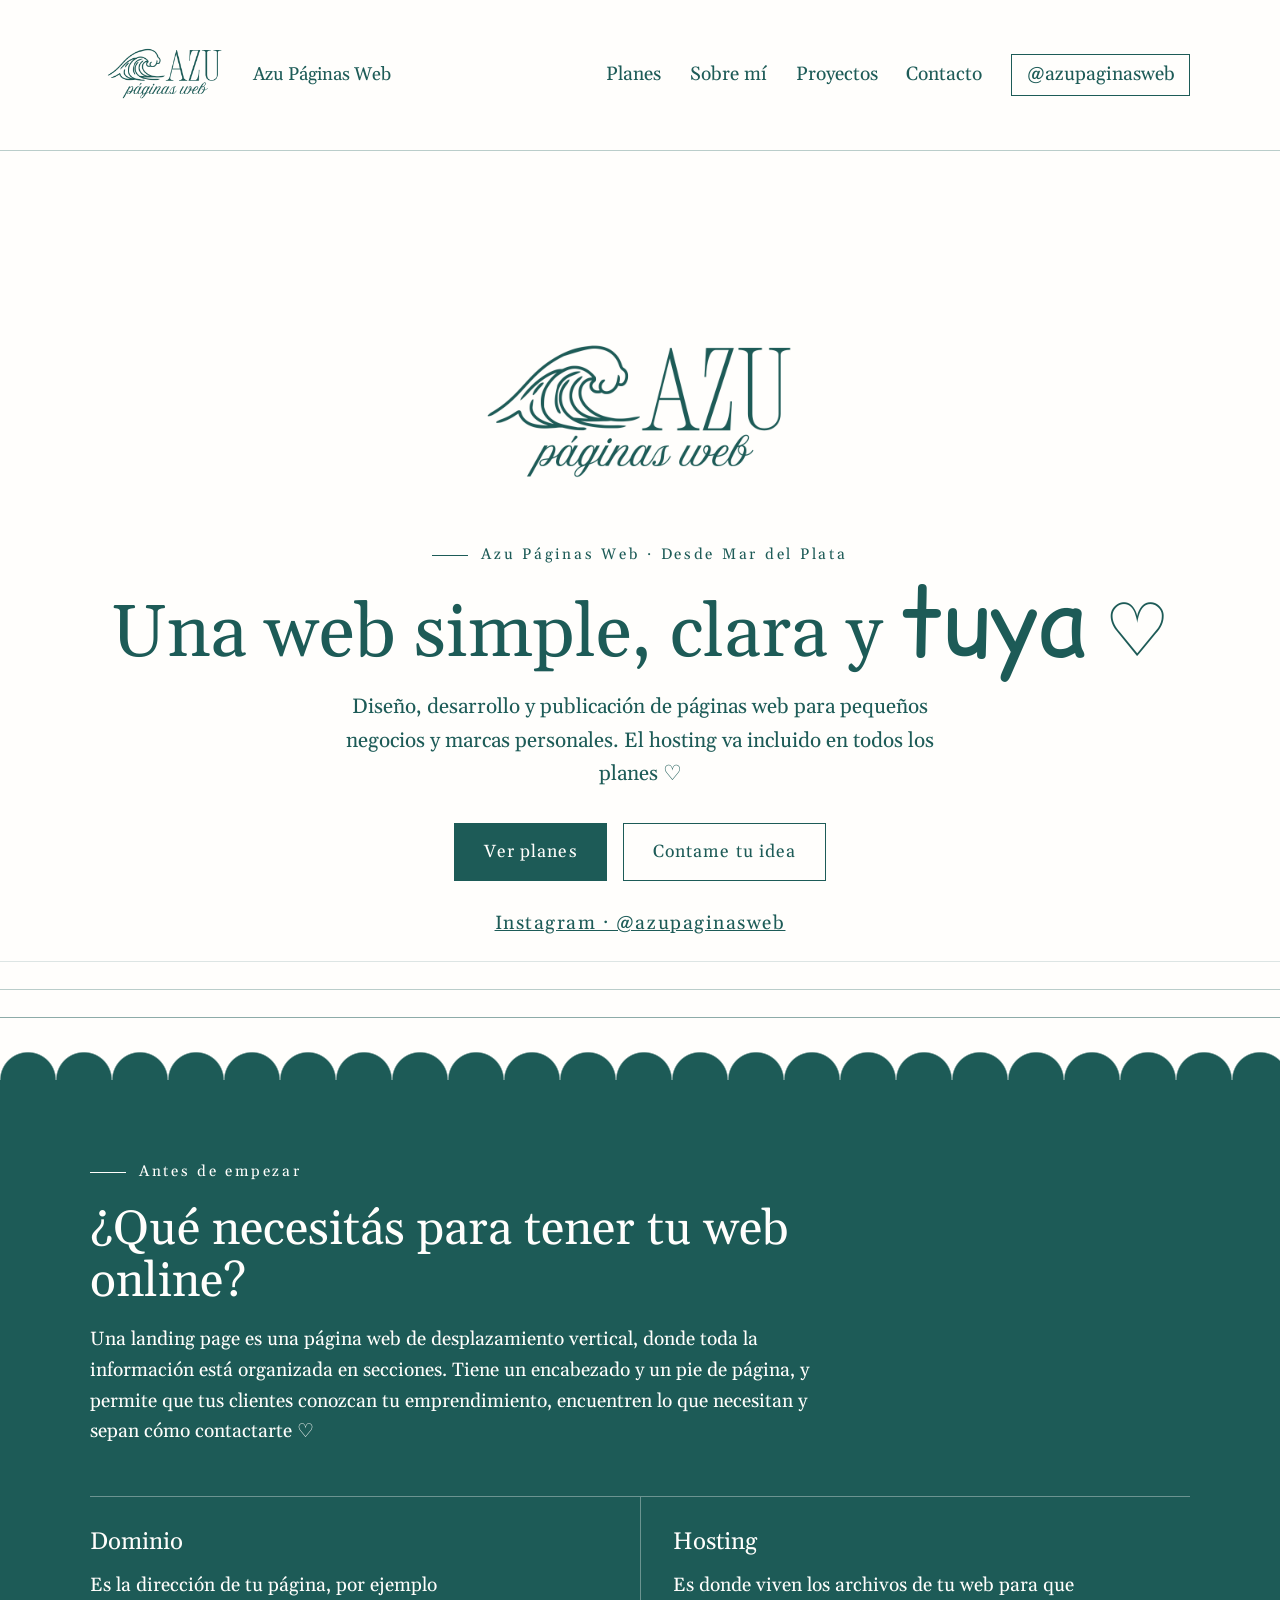
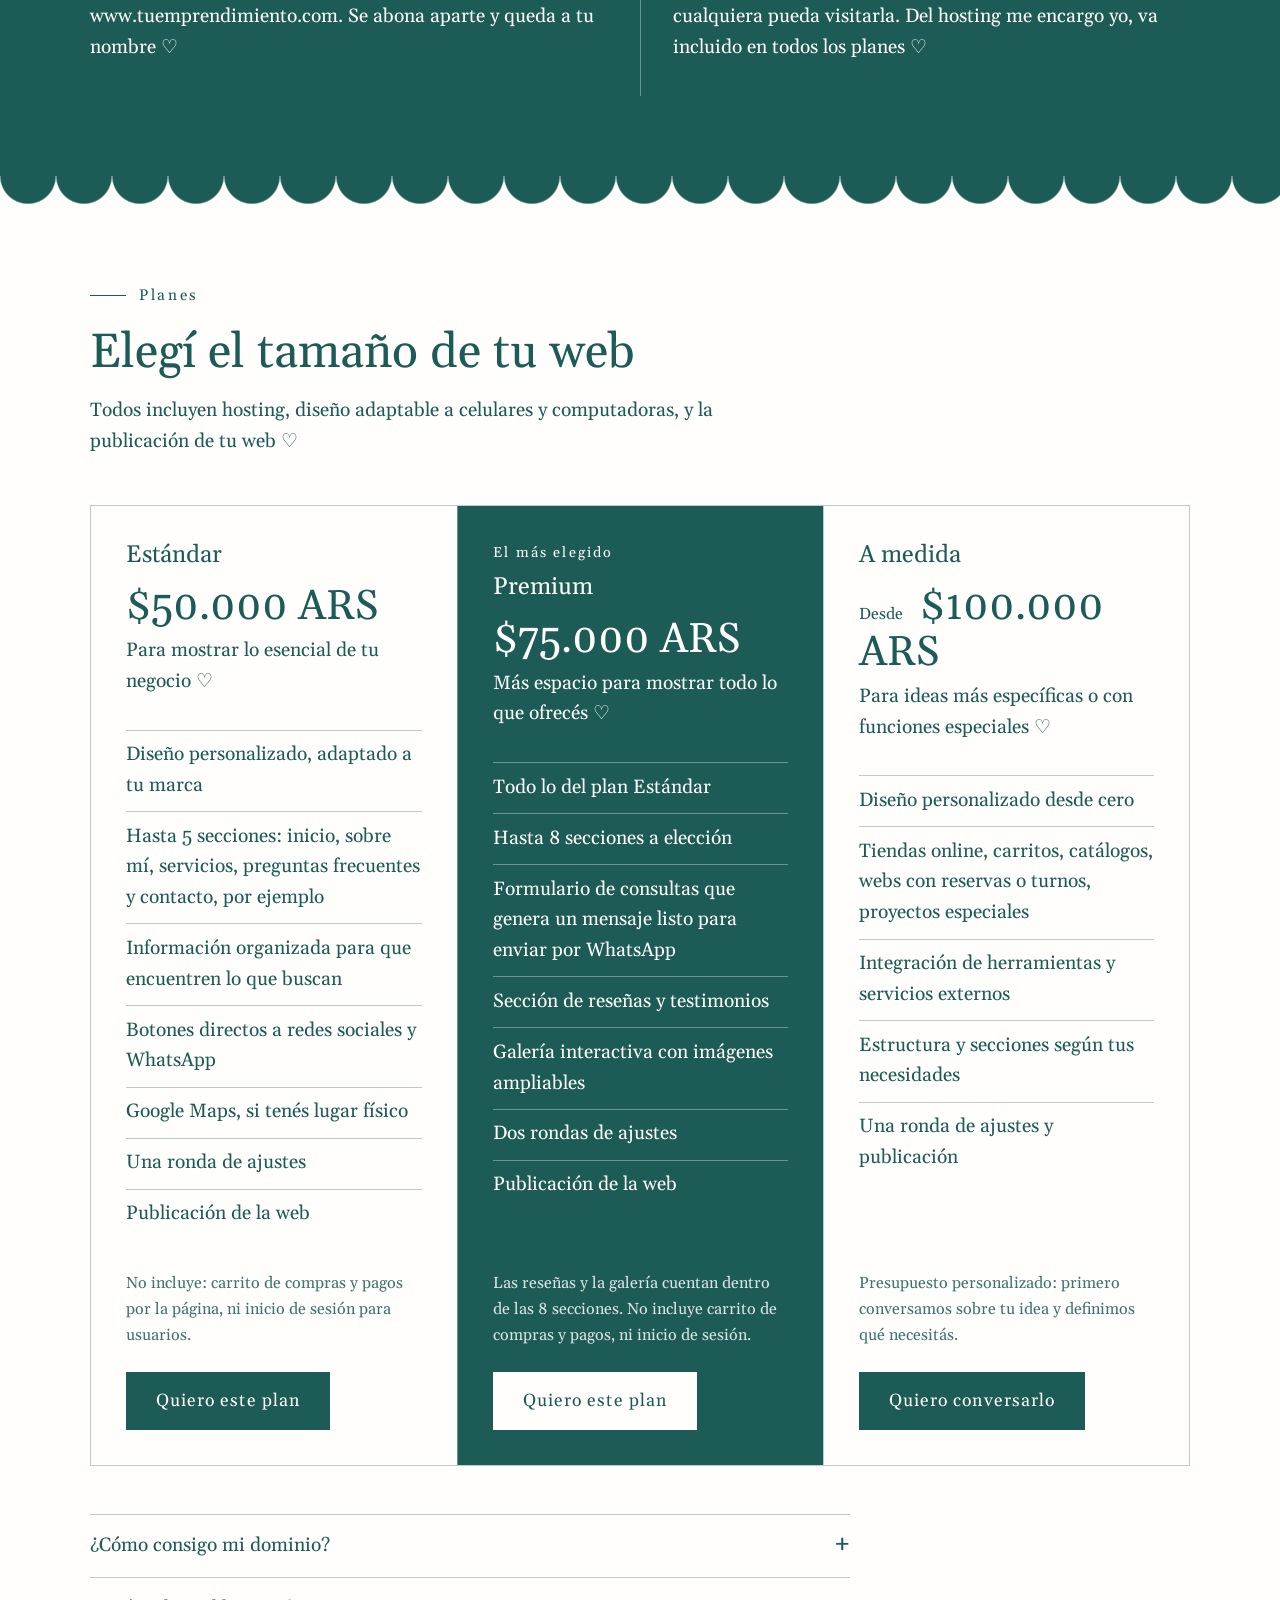
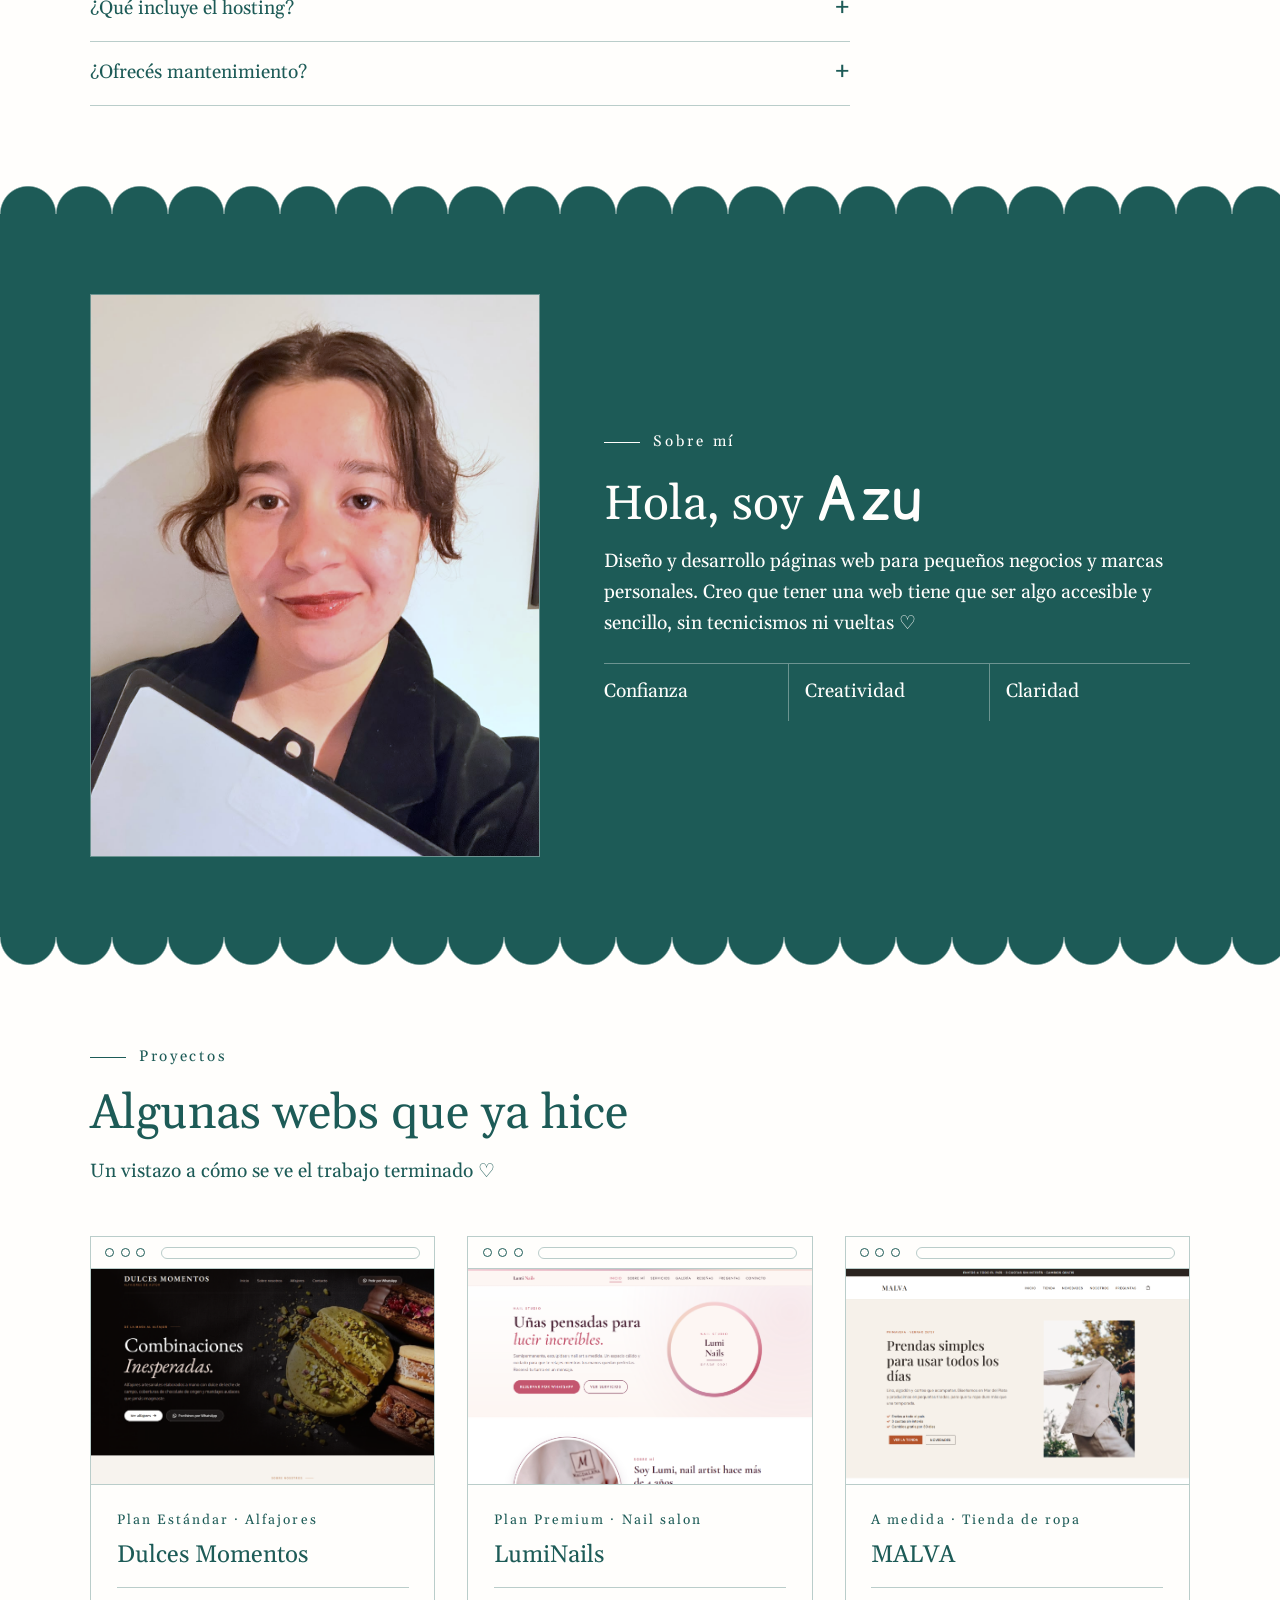
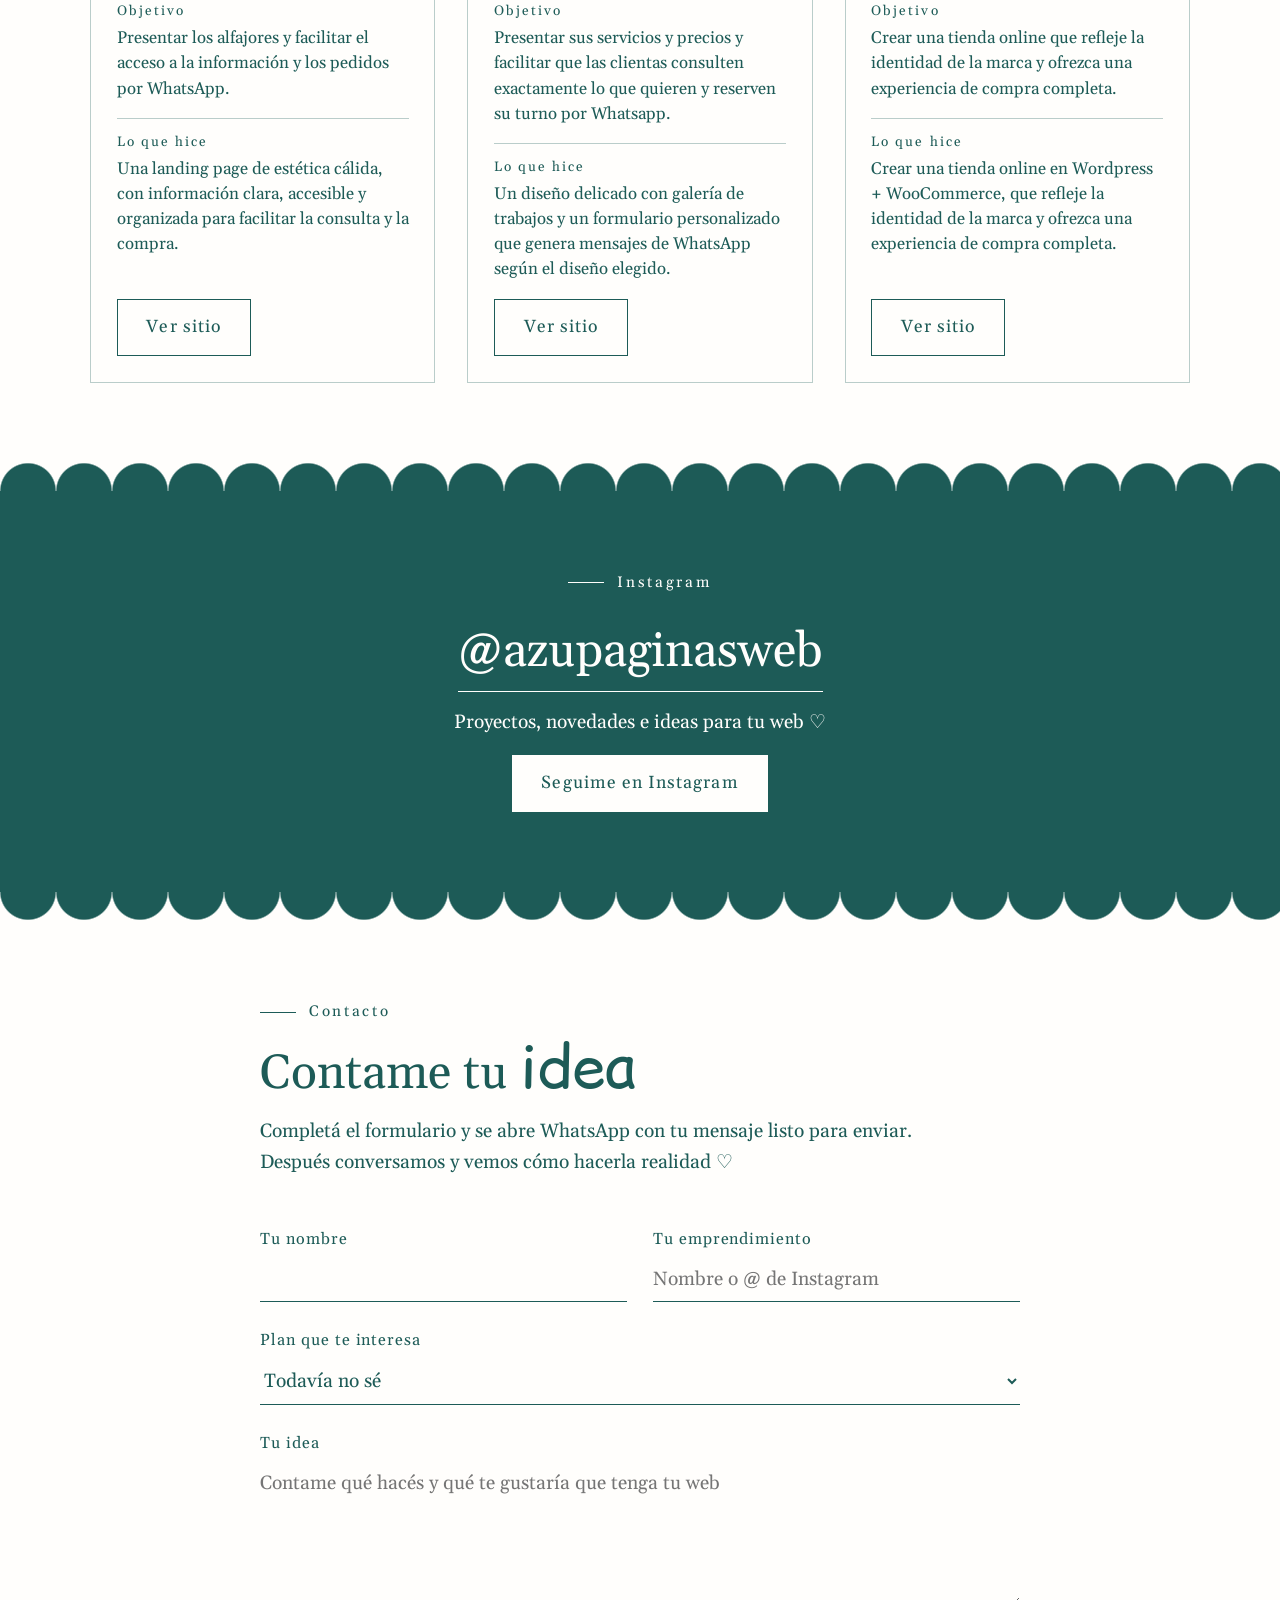
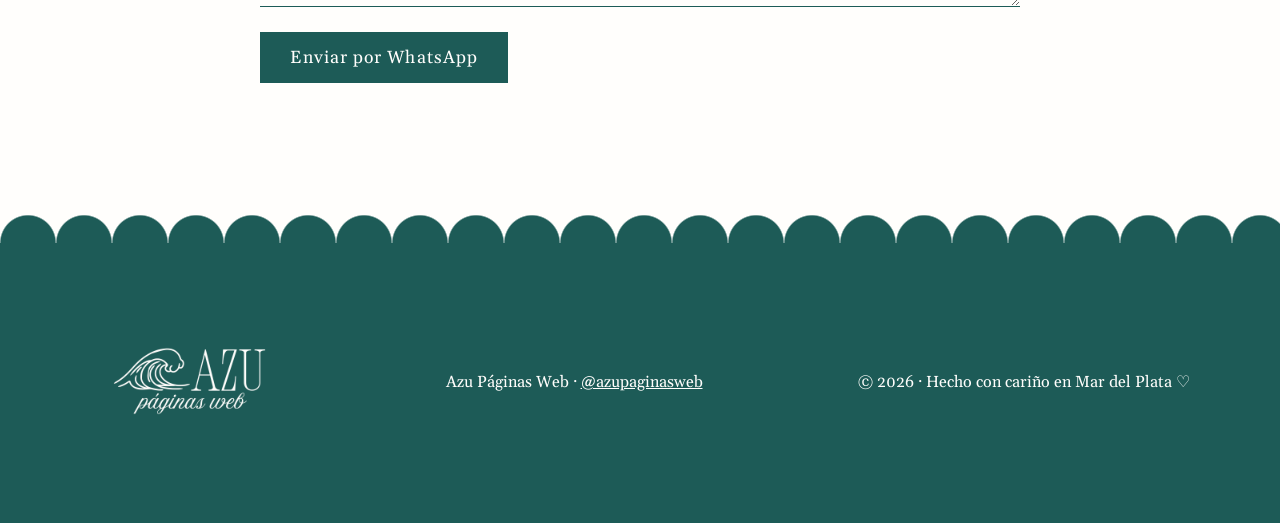
==== index.html @ cb64ace2 "un par de imagenes y los textos de las paginas que hice" ====
<!DOCTYPE html>
<html lang="es">

<head>
    <meta charset="UTF-8">
    <meta name="viewport" content="width=device-width, initial-scale=1">
    <title>Azu Páginas Web | Páginas web para emprendimientos</title>
    <meta name="description"
        content="Diseño, desarrollo y publicación de páginas web para pequeños negocios y marcas personales. Hosting incluido en todos los planes.">
    <link rel="stylesheet" href="styles.css">
    <script>document.documentElement.classList.add('js');</script>
</head>

<body>

    <!-- NAV -->
    <header class="nav">
        <div class="nav__inner">
            <a class="nav__brand" href="#inicio" aria-label="Azu Páginas Web, inicio">
                <!-- ESPACIO PARA LOGO: se completa desde script.js (CONFIG.logo) o reemplazá este span por tu <img> -->
                <span class="logo-slot logo-slot--sm" data-logo>Logo</span>
                <span class="nav__name">Azu Páginas Web</span>
            </a>
            <button class="nav__toggle" type="button" aria-expanded="false" aria-controls="menu">Menú</button>
            <nav id="menu" class="nav__links">
                <a href="#planes">Planes</a>
                <a href="#sobre-mi">Sobre mí</a>
                <a href="#proyectos">Proyectos</a>
                <a href="#contacto">Contacto</a>
                <a class="nav__ig" href="https://instagram.com/azupaginasweb" target="_blank"
                    rel="noopener">@azupaginasweb</a>
            </nav>
        </div>
    </header>

    <main>

        <!-- HERO -->
        <section class="hero" id="inicio">
            <div class="hero__lines" aria-hidden="true"><span></span><span></span><span></span></div>
            <div class="container hero__inner">
                <span class="logo-slot logo-slot--lg" data-logo>Tu logo</span>
                <p class="eyebrow">Azu Páginas Web · Desde Mar del Plata</p>
                <h1>Una web simple, clara y <em>tuya</em> ♡</h1>
                <p class="lead">Diseño, desarrollo y publicación de páginas web para pequeños negocios y marcas
                    personales. El hosting va incluido en todos los planes ♡</p>
                <div class="hero__cta">
                    <a class="btn" href="#planes">Ver planes</a>
                    <a class="btn btn--ghost" href="#contacto">Contame tu idea</a>
                </div>
                <a class="hero__ig" href="https://instagram.com/azupaginasweb" target="_blank" rel="noopener">Instagram
                    · @azupaginasweb</a>
            </div>
        </section>
        <div class="sea sea--up" aria-hidden="true"></div>

        <!-- QUÉ NECESITÁS -->
        <section class="section section--cyan" id="como-funciona">
            <div class="container">
                <header class="section__head reveal">
                    <p class="eyebrow">Antes de empezar</p>
                    <h2>¿Qué necesitás para tener tu web online?</h2>
                    <p>Una landing page es una página web de desplazamiento vertical, donde toda la información está
                        organizada en secciones. Tiene un encabezado y un pie de página, y permite que tus clientes
                        conozcan tu emprendimiento, encuentren lo que necesitan y sepan cómo contactarte ♡</p>
                </header>
                <div class="trio reveal">
                    <div class="trio__item">
                        <h3>Dominio</h3>
                        <p>Es la dirección de tu página, por ejemplo www.tuemprendimiento.com. Se abona aparte y queda a
                            tu nombre ♡</p>
                    </div>
                    <div class="trio__item">
                        <h3>Hosting</h3>
                        <p>Es donde viven los archivos de tu web para que cualquiera pueda visitarla. Del hosting me
                            encargo yo, va incluido en todos los planes ♡</p>
                    </div>
                </div>
            </div>
        </section>
        <div class="sea sea--down" aria-hidden="true"></div>

        <!-- PLANES -->
        <section class="section" id="planes">
            <div class="container">
                <header class="section__head reveal">
                    <p class="eyebrow">Planes</p>
                    <h2>Elegí el tamaño de tu web</h2>
                    <p>Todos incluyen hosting, diseño adaptable a celulares y computadoras, y la publicación de tu web ♡
                    </p>
                </header>

                <div class="plans reveal">
                    <!-- ESTÁNDAR -->
                    <article class="plan">
                        <h3>Estándar</h3>
                        <p class="plan__price">$50.000 ARS</p>
                        <p class="plan__for">Para mostrar lo esencial de tu negocio ♡</p>
                        <ul>
                            <li>Diseño personalizado, adaptado a tu marca</li>
                            <li>Hasta 5 secciones: inicio, sobre mí, servicios, preguntas frecuentes y contacto, por
                                ejemplo</li>
                            <li>Información organizada para que encuentren lo que buscan</li>
                            <li>Botones directos a redes sociales y WhatsApp</li>
                            <li>Google Maps, si tenés lugar físico</li>
                            <li>Una ronda de ajustes</li>
                            <li>Publicación de la web</li>
                        </ul>
                        <p class="plan__no">No incluye: carrito de compras y pagos por la página, ni inicio de sesión
                            para usuarios.</p>
                        <a class="btn" href="#contacto" data-plan="Estándar">Quiero este plan</a>
                    </article>

                    <!-- PREMIUM -->
                    <article class="plan plan--featured">
                        <p class="plan__tag">El más elegido</p>
                        <h3>Premium</h3>
                        <p class="plan__price">$75.000 ARS</p>
                        <p class="plan__for">Más espacio para mostrar todo lo que ofrecés ♡</p>
                        <ul>
                            <li>Todo lo del plan Estándar</li>
                            <li>Hasta 8 secciones a elección</li>
                            <li>Formulario de consultas que genera un mensaje listo para enviar por WhatsApp</li>
                            <li>Sección de reseñas y testimonios</li>
                            <li>Galería interactiva con imágenes ampliables</li>
                            <li>Dos rondas de ajustes</li>
                            <li>Publicación de la web</li>
                        </ul>
                        <p class="plan__no">Las reseñas y la galería cuentan dentro de las 8 secciones. No incluye
                            carrito de compras y pagos, ni inicio de sesión.</p>
                        <a class="btn" href="#contacto" data-plan="Premium">Quiero este plan</a>
                    </article>

                    <!-- A MEDIDA -->
                    <article class="plan">
                        <h3>A medida</h3>
                        <p class="plan__price"><small>Desde</small> $100.000 ARS</p>
                        <p class="plan__for">Para ideas más específicas o con funciones especiales ♡</p>
                        <ul>
                            <li>Diseño personalizado desde cero</li>
                            <li>Tiendas online, carritos, catálogos, webs con reservas o turnos, proyectos especiales
                            </li>
                            <li>Integración de herramientas y servicios externos</li>
                            <li>Estructura y secciones según tus necesidades</li>
                            <li>Una ronda de ajustes y publicación</li>
                        </ul>
                        <p class="plan__no">Presupuesto personalizado: primero conversamos sobre tu idea y definimos qué
                            necesitás.</p>
                        <a class="btn" href="#contacto" data-plan="A medida">Quiero conversarlo</a>
                    </article>
                </div>

                <div class="faq reveal">
                    <details>
                        <summary>¿Cómo consigo mi dominio?</summary>
                        <p>Te recomiendo dónde comprarlo y te guío durante el proceso. Si preferís, también puedo
                            encargarme de la compra y la configuración: solo tendrías que transferirme el importe del
                            dominio. Queda siempre a tu nombre, para que puedas gestionarlo como quieras ♡</p>
                    </details>
                    <details>
                        <summary>¿Qué incluye el hosting?</summary>
                        <p>Tu web estará alojada y bajo mi cuidado mientras mantengas el servicio conmigo. Me encargo
                            del alojamiento y de conservar copias de seguridad para ayudar a mantenerla sana y salva ♡
                        </p>
                    </details>
                    <details>
                        <summary>¿Ofrecés mantenimiento?</summary>
                        <p>Sí, si lo necesitás. Podés pedir un cambio puntual por $7.000 ARS, o sumar el mantenimiento
                            mensual por $20.000 ARS: incluye hasta 3 cambios de textos o imágenes por mes, copias de
                            seguridad, aviso antes de que venza tu dominio, revisión de que tu web siga funcionando y
                            soporte por WhatsApp ♡</p>
                    </details>
                </div>
            </div>
        </section>
        <div class="sea sea--up" aria-hidden="true"></div>

        <!-- SOBRE MÍ -->
        <section class="section section--cyan" id="sobre-mi">
            <div class="container about">
                <!-- FOTO: se completa desde script.js (CONFIG.foto) o reemplazá este div por tu <img> -->
                <div class="about__photo reveal" data-photo><span>Tu foto</span></div>
                <div class="about__text reveal">
                    <p class="eyebrow">Sobre mí</p>
                    <h2>Hola, soy <em>Azu</em></h2>
                    <p>Diseño y desarrollo páginas web para pequeños negocios y marcas personales. Creo que tener una
                        web tiene que ser algo accesible y sencillo, sin tecnicismos ni vueltas ♡</p>
                    <ul class="values">
                        <li>Confianza</li>
                        <li>Creatividad</li>
                        <li>Claridad</li>
                    </ul>
                </div>
            </div>
        </section>
        <div class="sea sea--down" aria-hidden="true"></div>

        <!-- PROYECTOS -->
        <section class="section" id="proyectos">
            <div class="container">
                <header class="section__head reveal">
                    <p class="eyebrow">Proyectos</p>
                    <h2>Algunas webs que ya hice</h2>
                    <p>Un vistazo a cómo se ve el trabajo terminado ♡</p>
                </header>
                <div class="projects reveal">
                    <article class="project">
                        <div class="browser">
                            <div class="browser__bar" aria-hidden="true"><i></i><i></i><i></i><span></span></div>
                            <img src="assets/dulcesmomentos.png" alt="Captura de la web de Dulces Momentos">
                        </div>
                        <div class="project__body">
                            <p class="project__tag">Plan Estándar · Alfajores</p>
                            <h3>Dulces Momentos</h3>
                            <p class="project__info"><strong>Objetivo</strong>Presentar los alfajores y facilitar el
                                acceso a la información y los pedidos por WhatsApp.</p>
                            <p class="project__info"><strong>Lo que hice</strong>Una landing page de estética cálida,
                                con información clara, accesible y organizada para facilitar la consulta y la compra.
                            </p>
                            <a class="btn btn--ghost" href="https://azu-ul.github.io/dulceorigen/" target="_blank"
                                rel="noopener">Ver sitio</a>
                        </div>
                    </article>

                    <article class="project">
                        <div class="browser">
                            <div class="browser__bar" aria-hidden="true"><i></i><i></i><i></i><span></span></div>
                            <img src="assets/premiumlumi.png" alt="Captura de la web de LumiNails">
                        </div>
                        <div class="project__body">
                            <p class="project__tag">Plan Premium · Nail salon</p>
                            <h3>LumiNails</h3>
                            <p class="project__info"><strong>Objetivo</strong>Presentar sus servicios y precios y
                                facilitar que las clientas consulten exactamente lo que quieren y reserven su turno por
                                Whatsapp.</p>
                            <p class="project__info"><strong>Lo que hice</strong>Un diseño delicado con galería de
                                trabajos y un formulario personalizado que genera mensajes de WhatsApp según el diseño
                                elegido.</p>
                            <a class="btn btn--ghost" href="https://azu-ul.github.io/premium-lumi/" target="_blank"
                                rel="noopener">Ver sitio</a>
                        </div>
                    </article>

                    <article class="project">
                        <div class="browser">
                            <div class="browser__bar" aria-hidden="true"><i></i><i></i><i></i><span></span></div>
                            <img src="assets/malvaamedida.png" alt="Captura de la web de MALVA">
                        </div>
                        <div class="project__body">
                            <p class="project__tag">A medida · Tienda de ropa</p>
                            <h3>MALVA</h3>
                            <p class="project__info"><strong>Objetivo</strong>Crear una tienda online que refleje la
                                identidad de la marca y ofrezca una experiencia de compra completa.</p>
                            <p class="project__info"><strong>Lo que hice</strong>Crear una tienda online en Wordpress + WooCommerce, que refleje la
                                identidad de la marca y ofrezca una experiencia de compra completa.</p>
                            <a class="btn btn--ghost" href="https://mistyrose-capybara-954336.hostingersite.com/"
                                target="_blank" rel="noopener">Ver sitio</a>
                        </div>
                    </article>
                </div>
            </div>
        </section>
        <div class="sea sea--up" aria-hidden="true"></div>

        <!-- INSTAGRAM -->
        <section class="section section--cyan ig" id="instagram">
            <div class="container ig__inner reveal">
                <p class="eyebrow">Instagram</p>
                <a class="ig__handle" href="https://instagram.com/azupaginasweb" target="_blank"
                    rel="noopener">@azupaginasweb</a>
                <p>Proyectos, novedades e ideas para tu web ♡</p>
                <a class="btn" href="https://instagram.com/azupaginasweb" target="_blank" rel="noopener">Seguime en
                    Instagram</a>
            </div>
        </section>
        <div class="sea sea--down" aria-hidden="true"></div>

        <!-- CONTACTO -->
        <section class="section" id="contacto">
            <div class="container contact">
                <header class="section__head reveal">
                    <p class="eyebrow">Contacto</p>
                    <h2>Contame tu <em>idea</em></h2>
                    <p>Completá el formulario y se abre WhatsApp con tu mensaje listo para enviar. Después conversamos y
                        vemos cómo hacerla realidad ♡</p>
                </header>

                <form id="contact-form" class="form reveal" novalidate>
                    <div class="form__row">
                        <label for="nombre">Tu nombre
                            <input id="nombre" name="nombre" type="text" autocomplete="name" required>
                        </label>
                        <label for="emprendimiento">Tu emprendimiento
                            <input id="emprendimiento" name="emprendimiento" type="text"
                                placeholder="Nombre o @ de Instagram">
                        </label>
                    </div>
                    <label for="plan">Plan que te interesa
                        <select id="plan" name="plan">
                            <option value="Todavía no sé">Todavía no sé</option>
                            <option value="Estándar">Estándar</option>
                            <option value="Premium">Premium</option>
                            <option value="A medida">A medida</option>
                        </select>
                    </label>
                    <label for="idea">Tu idea
                        <textarea id="idea" name="idea" rows="5"
                            placeholder="Contame qué hacés y qué te gustaría que tenga tu web" required></textarea>
                    </label>
                    <button class="btn" type="submit">Enviar por WhatsApp</button>
                    <p class="form__status" id="form-status" role="status" aria-live="polite"></p>
                </form>
            </div>
        </section>
        <div class="sea sea--up" aria-hidden="true"></div>

    </main>

    <!-- FOOTER -->
    <footer class="footer">
        <div class="container footer__inner">
            <span class="logo-slot logo-slot--footer" data-logo-light>Logo crema</span>
            <p>Azu Páginas Web · <a href="https://instagram.com/azupaginasweb" target="_blank"
                    rel="noopener">@azupaginasweb</a></p>
            <p>© <span id="year"></span> · Hecho con cariño en Mar del Plata ♡</p>
        </div>
    </footer>

    <script src="script.js"></script>
</body>

</html>
---- styles.css ----
/* FUENTES (Google Fonts): tienen que ir primero en el archivo */
@import url("https://fonts.googleapis.com/css2?family=Gelasio:wght@400&display=swap");
@import url("https://fonts.googleapis.com/css2?family=Comic+Relief:wght@400&display=swap");

:root {
    --cyan: #1d5b57;
    --crema: #fffefc;
    --f-title: "Gelasio", Georgia, serif;
    --f-text: "Gelasio", Georgia, serif;
    --f-deco: "Comic Relief", "Comic Sans MS", cursive;
}

*,
*::before,
*::after {
    box-sizing: border-box;
}

html {
    scroll-behavior: smooth;
    scroll-padding-top: 104px;
}

body {
    margin: 0;
    font-family: var(--f-text);
    font-weight: 400;
    font-size: 1.2rem;
    line-height: 1.6;
    color: var(--cyan);
    background: var(--crema);
}

img {
    max-width: 100%;
    height: auto;
    display: block;
}

a {
    color: inherit;
}

:focus-visible {
    outline: 2px solid currentColor;
    outline-offset: 3px;
}

h1,
h2,
h3 {
    font-family: var(--f-title);
    font-weight: 400;
    line-height: 1.1;
    margin: 0 0 1rem;
}

h1 {
    font-size: clamp(2.4rem, 6vw, 4.6rem);
}

h2 {
    font-size: clamp(1.9rem, 4vw, 3rem);
}

h3 {
    font-size: 1.5rem;
}

p {
    margin: 0 0 1rem;
}

em {
    font-family: var(--f-deco);
    font-style: normal;
    font-size: 1.25em;
    line-height: .8;
}

.container {
    width: min(1100px, 100% - 3rem);
    margin-inline: auto;
}

.eyebrow {
    font-size: .95rem;
    letter-spacing: .18em;
    margin-bottom: 1.2rem;
}

.eyebrow::before {
    content: "";
    display: inline-block;
    width: 36px;
    height: 1px;
    background: currentColor;
    vertical-align: middle;
    margin-right: .8rem;
}

/* SECCIONES */
.section {
    padding: 5rem 0;
    --line: rgba(29, 91, 87, .3);
}

.section--cyan {
    background: var(--cyan);
    color: var(--crema);
    --line: rgba(255, 254, 252, .35);
}

.section__head {
    max-width: 720px;
    margin-bottom: 3rem;
}

/* MAR (olas hechas solo con CSS) */
.sea {
    height: 28px;
    background-repeat: repeat-x;
    background-size: 56px 28px;
    animation: drift 14s linear infinite;
}

.sea--up {
    background-image: radial-gradient(circle at 50% 100%, var(--cyan) 27px, transparent 28.5px);
}

.sea--down {
    background-image: radial-gradient(circle at 50% 0%, var(--cyan) 27px, transparent 28.5px);
}

@keyframes drift {
    to {
        background-position-x: 56px;
    }
}

/* BOTONES */
.btn {
    display: inline-block;
    font-family: var(--f-text);
    font-weight: 400;
    font-size: 1.1rem;
    text-decoration: none;
    letter-spacing: .06em;
    padding: .85rem 1.8rem;
    border: 1px solid var(--cyan);
    background: var(--cyan);
    color: var(--crema);
    cursor: pointer;
    transition: background .2s, color .2s;
}

.btn:hover {
    background: transparent;
    color: var(--cyan);
}

.btn--ghost {
    background: transparent;
    color: var(--cyan);
}

.btn--ghost:hover {
    background: var(--cyan);
    color: var(--crema);
}

.section--cyan .btn {
    background: var(--crema);
    color: var(--cyan);
    border-color: var(--crema);
}

.section--cyan .btn:hover {
    background: transparent;
    color: var(--crema);
}

/* LOGO / FOTO */
.logo-slot {
    display: inline-flex;
    align-items: center;
    justify-content: center;
    border: 1px dashed currentColor;
    opacity: .7;
    font-family: var(--f-title);
    font-size: .75rem;
    text-align: center;
}

.logo-slot--sm {
    width: 72px;
    height: 150px;
}

/* Logo grande del hero: el alto se adapta a la pantalla y el margen
   negativo es un porcentaje del alto, así nunca se pisa con el texto */
.logo-slot--lg {
    --alto: clamp(240px, 60vw, 400px);
    /* grande en compu, se achica solo en celu */
    --acercar: .18;
    /* cuánto se mete el texto hacia el logo */
    height: var(--alto);
    aspect-ratio: 1 / 2;
    /* solo para el recuadro de prueba sin imagen */
    margin-bottom: calc(var(--alto) * var(--acercar) * -1);
    font-size: .9rem;
}

.logo-slot--lg.has-img {
    aspect-ratio: auto;
}

.logo-slot--footer {
    width: 130px;
    height: 200px;
    font-size: .85rem;
}

.logo-slot.has-img {
    width: auto;
    border: 0;
    opacity: 1;
}

.logo-slot.has-img img {
    height: 100%;
    width: auto;
    max-width: 80vw;
    object-fit: contain;
}

/* NAV */
.nav {
    position: sticky;
    top: 0;
    z-index: 10;
    background: var(--crema);
    border-bottom: 1px solid rgba(29, 91, 87, .3);
}

.nav__inner {
    width: min(1100px, 100% - 3rem);
    margin-inline: auto;
    min-height: 96px;
    display: flex;
    align-items: center;
    justify-content: space-between;
    gap: 1rem;
}

.nav__brand {
    display: flex;
    align-items: center;
    gap: .8rem;
    text-decoration: none;
}

.nav__name {
    font-family: var(--f-title);
    font-size: 1.15rem;
}

.nav__links {
    display: flex;
    align-items: center;
    gap: 1.8rem;
}

.nav__links a {
    text-decoration: none;
}

.nav__links a:hover {
    text-decoration: underline;
    text-underline-offset: 6px;
}

.nav__ig {
    border: 1px solid var(--cyan);
    padding: .3rem .9rem;
}

.nav__toggle {
    display: none;
    font: inherit;
    font-size: 1rem;
    background: none;
    color: inherit;
    border: 1px solid var(--cyan);
    padding: .35rem .9rem;
    cursor: pointer;
}

/* HERO */
.hero {
    position: relative;
    min-height: 86vh;
    display: flex;
    align-items: center;
    padding: 4rem 0 7rem;
    text-align: center;
}

.hero__inner {
    display: flex;
    flex-direction: column;
    align-items: center;
}

.hero .lead {
    max-width: 620px;
    font-size: 1.3rem;
}

.hero__cta {
    display: flex;
    flex-wrap: wrap;
    gap: 1rem;
    justify-content: center;
    margin: 1rem 0 1.8rem;
}

.hero__ig {
    letter-spacing: .08em;
}

.hero__lines span {
    position: absolute;
    left: 0;
    right: 0;
    height: 1px;
    background: var(--cyan);
}

.hero__lines span:nth-child(1) {
    bottom: 34px;
    opacity: .5;
}

.hero__lines span:nth-child(2) {
    bottom: 62px;
    opacity: .3;
}

.hero__lines span:nth-child(3) {
    bottom: 90px;
    opacity: .15;
}

/* DOS COLUMNAS (dominio y hosting) */
.trio {
    display: grid;
    grid-template-columns: repeat(2, 1fr);
    border-top: 1px solid var(--line);
}

.trio__item {
    padding: 2rem 2rem 1rem 0;
}

.trio__item+.trio__item {
    padding-left: 2rem;
    border-left: 1px solid var(--line);
}

/* PLANES */
.plans {
    display: grid;
    grid-template-columns: repeat(3, 1fr);
    border: 1px solid var(--line);
}

.plan {
    padding: 2.2rem;
    display: flex;
    flex-direction: column;
}

.plan+.plan {
    border-left: 1px solid var(--line);
}

.plan__tag {
    font-size: .9rem;
    letter-spacing: .15em;
    margin-bottom: .6rem;
}

.plan__price {
    font-family: var(--f-title);
    font-size: 2.6rem;
    line-height: 1.1;
    margin-bottom: .4rem;
}

.plan__price small {
    font-size: 1rem;
    margin-right: .4rem;
}

.plan ul {
    list-style: none;
    padding: 0;
    margin: 1rem 0;
}

.plan li {
    padding: .6rem 0;
    border-top: 1px solid var(--line);
}

.plan__no {
    font-size: 1rem;
    opacity: .85;
    margin-top: auto;
    padding-top: 1rem;
}

.plan .btn {
    align-self: flex-start;
    margin-top: .5rem;
}

.plan--featured {
    background: var(--cyan);
    color: var(--crema);
    --line: rgba(255, 254, 252, .35);
}

.plan--featured .btn {
    background: var(--crema);
    color: var(--cyan);
    border-color: var(--crema);
}

.plan--featured .btn:hover {
    background: transparent;
    color: var(--crema);
}

/* FAQ */
.faq {
    margin-top: 3rem;
    max-width: 760px;
    border-bottom: 1px solid var(--line);
}

.faq details {
    border-top: 1px solid var(--line);
    padding: 1rem 0;
}

.faq summary {
    cursor: pointer;
    list-style: none;
    display: flex;
    justify-content: space-between;
    font-family: var(--f-title);
    font-size: 1.2rem;
}

.faq summary::-webkit-details-marker {
    display: none;
}

.faq summary::after {
    content: "+";
    display: inline-block;
    font-size: 1.6rem;
    line-height: 1;
    transition: transform .45s cubic-bezier(.4, 0, .2, 1);
}

.faq details.is-open summary::after {
    transform: rotate(45deg);
}

.faq details p {
    margin: .8rem 0 0;
}

/* SOBRE MÍ */
.about {
    display: grid;
    grid-template-columns: 1fr 1.3fr;
    gap: 4rem;
    align-items: center;
}

.about__photo {
    aspect-ratio: 4 / 5;
    border: 1px solid var(--line);
    display: flex;
    align-items: center;
    justify-content: center;
    font-family: var(--f-title);
    overflow: hidden;
}

.about__photo img {
    width: 100%;
    height: 100%;
    object-fit: cover;
}

.values {
    list-style: none;
    display: flex;
    gap: 0;
    padding: 0;
    margin: 1.5rem 0 0;
    border-top: 1px solid var(--line);
}

.values li {
    flex: 1;
    padding: .8rem 0;
}

.values li+li {
    padding-left: 1rem;
    border-left: 1px solid var(--line);
}

/* PROYECTOS */
/* PROYECTOS */
.projects {
    display: grid;
    grid-template-columns: repeat(3, 1fr);
    gap: 2rem;
}

.project {
    display: flex;
    flex-direction: column;
    border: 1px solid var(--line);
    background: var(--crema);
    transition: transform .25s;
}

.project:hover {
    transform: translateY(-4px);
}

/* marco de navegador */
.browser {
    border-bottom: 1px solid var(--line);
}

.browser__bar {
    display: flex;
    align-items: center;
    gap: .4rem;
    padding: .6rem .9rem;
    border-bottom: 1px solid var(--line);
}

.browser__bar i {
    width: 9px;
    height: 9px;
    border-radius: 50%;
    border: 1px solid var(--cyan);
}

.browser__bar span {
    flex: 1;
    height: 12px;
    margin-left: .6rem;
    border: 1px solid var(--line);
    border-radius: 99px;
}

.browser img {
    width: 100%;
    aspect-ratio: 16 / 10;
    object-fit: cover;
    object-position: top;
}

/* texto de la tarjeta */
.project__body {
    display: flex;
    flex-direction: column;
    flex: 1;
    padding: 1.6rem;
}

.project__tag {
    font-size: .85rem;
    letter-spacing: .15em;
    margin-bottom: .6rem;
}

.project__body h3 {
    font-size: 1.5rem;
    margin-bottom: 1.2rem;
}

.project__info {
    margin: 0 0 1rem;
    padding-top: .8rem;
    border-top: 1px solid var(--line);
    font-size: 1.05rem;
    line-height: 1.5;
}

.project__info strong {
    display: block;
    font-weight: 400;
    font-size: .85rem;
    letter-spacing: .15em;
    margin-bottom: .3rem;
}

.project .btn {
    align-self: flex-start;
    margin-top: auto;
}

/* INSTAGRAM */
.ig {
    text-align: center;
}

.ig__inner {
    display: flex;
    flex-direction: column;
    align-items: center;
}

.ig__handle {
    font-family: var(--f-title);
    font-size: clamp(2rem, 4vw, 3rem);
    text-decoration: none;
    margin-bottom: 1rem;
    border-bottom: 1px solid currentColor;
}

/* FORMULARIO */
.contact {
    max-width: 760px;
}

.form {
    display: grid;
    gap: 1.6rem;
}

.form__row {
    display: grid;
    grid-template-columns: 1fr 1fr;
    gap: 1.6rem;
}

.form label {
    display: flex;
    flex-direction: column;
    gap: .3rem;
    font-size: 1rem;
    letter-spacing: .06em;
}

.form input,
.form select,
.form textarea {
    font-family: var(--f-text);
    font-weight: 400;
    font-size: 1.2rem;
    color: var(--cyan);
    background: transparent;
    border: 0;
    border-bottom: 1px solid var(--cyan);
    border-radius: 0;
    padding: .6rem 0;
}

.form textarea {
    resize: vertical;
}

.form input:focus,
.form select:focus,
.form textarea:focus {
    outline: 0;
    border-bottom-width: 2px;
}

.form .btn {
    justify-self: start;
}

.form__status {
    min-height: 1.6rem;
    font-size: 1rem;
    margin: 0;
}

/* FOOTER */
.footer {
    background: var(--cyan);
    color: var(--crema);
    padding: 2.5rem 0;
    font-size: 1rem;
}

.footer__inner {
    display: flex;
    flex-wrap: wrap;
    align-items: center;
    justify-content: space-between;
    gap: 1rem;
}

.footer p {
    margin: 0;
}

/* ANIMACIÓN AL HACER SCROLL */
.js .reveal {
    opacity: 0;
    transform: translateY(14px);
    transition: opacity .7s ease, transform .7s ease;
}

.js .reveal.is-visible {
    opacity: 1;
    transform: none;
}

/* RESPONSIVE */
@media (max-width: 900px) {

    .plans,
    .projects,
    .trio {
        grid-template-columns: 1fr;
    }

    .plan+.plan {
        border-left: 0;
        border-top: 1px solid var(--line);
    }

    .trio__item,
    .trio__item+.trio__item {
        padding: 1.5rem 0;
        border-left: 0;
    }

    .trio__item+.trio__item {
        border-top: 1px solid var(--line);
    }

    .about {
        grid-template-columns: 1fr;
        gap: 2rem;
    }

    .about__photo {
        max-width: 320px;
    }
}

@media (max-width: 760px) {
    .nav__toggle {
        display: block;
    }

    .nav__links {
        display: none;
        position: absolute;
        top: 100%;
        left: 0;
        right: 0;
        flex-direction: column;
        align-items: flex-start;
        gap: 1rem;
        padding: 1.2rem 1.5rem 1.5rem;
        background: var(--crema);
        border-bottom: 1px solid rgba(29, 91, 87, .3);
    }

    .nav__links.is-open {
        display: flex;
    }

    .form__row {
        grid-template-columns: 1fr;
    }

    .section {
        padding: 3.5rem 0;
    }

    .logo-slot--sm {
        width: 56px;
        height: 56px;
    }
}

@media (prefers-reduced-motion: reduce) {
    .sea {
        animation: none;
    }

    .js .reveal {
        opacity: 1;
        transform: none;
        transition: none;
    }

    html {
        scroll-behavior: auto;
    }
}
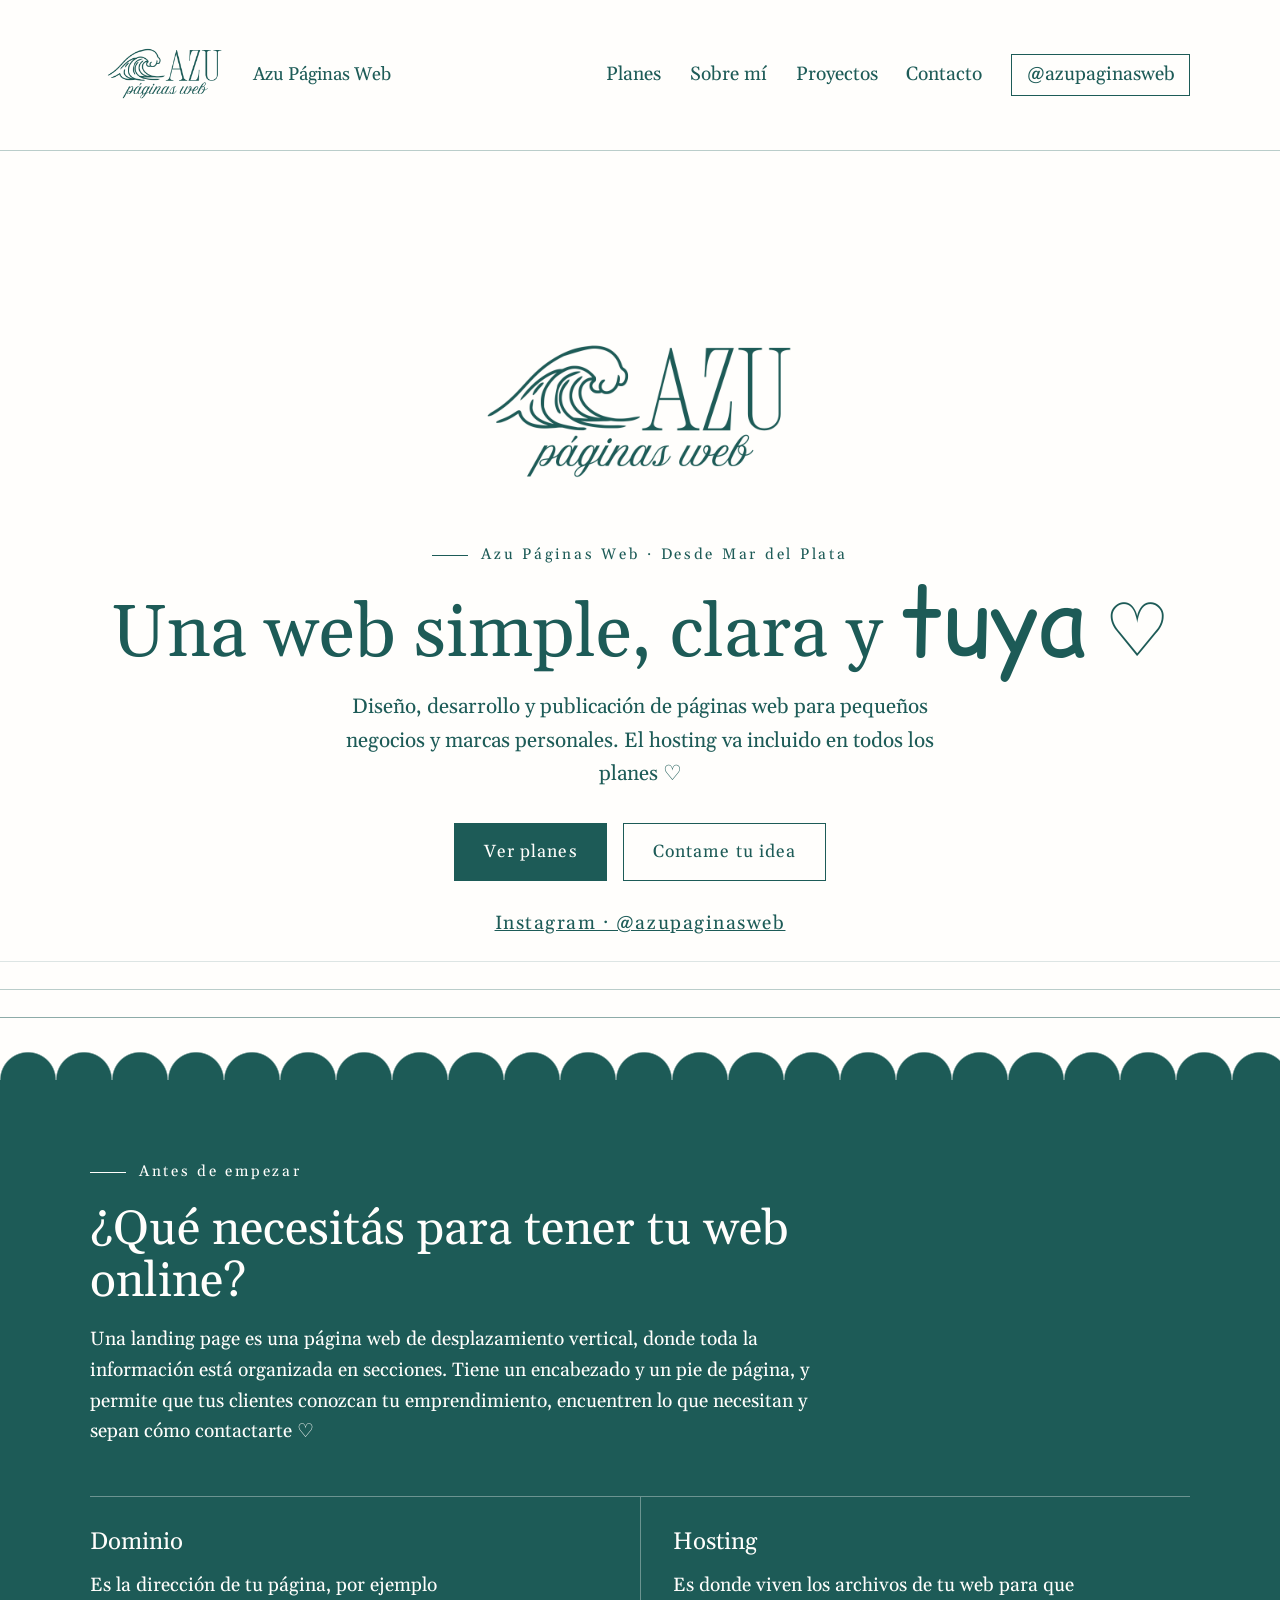
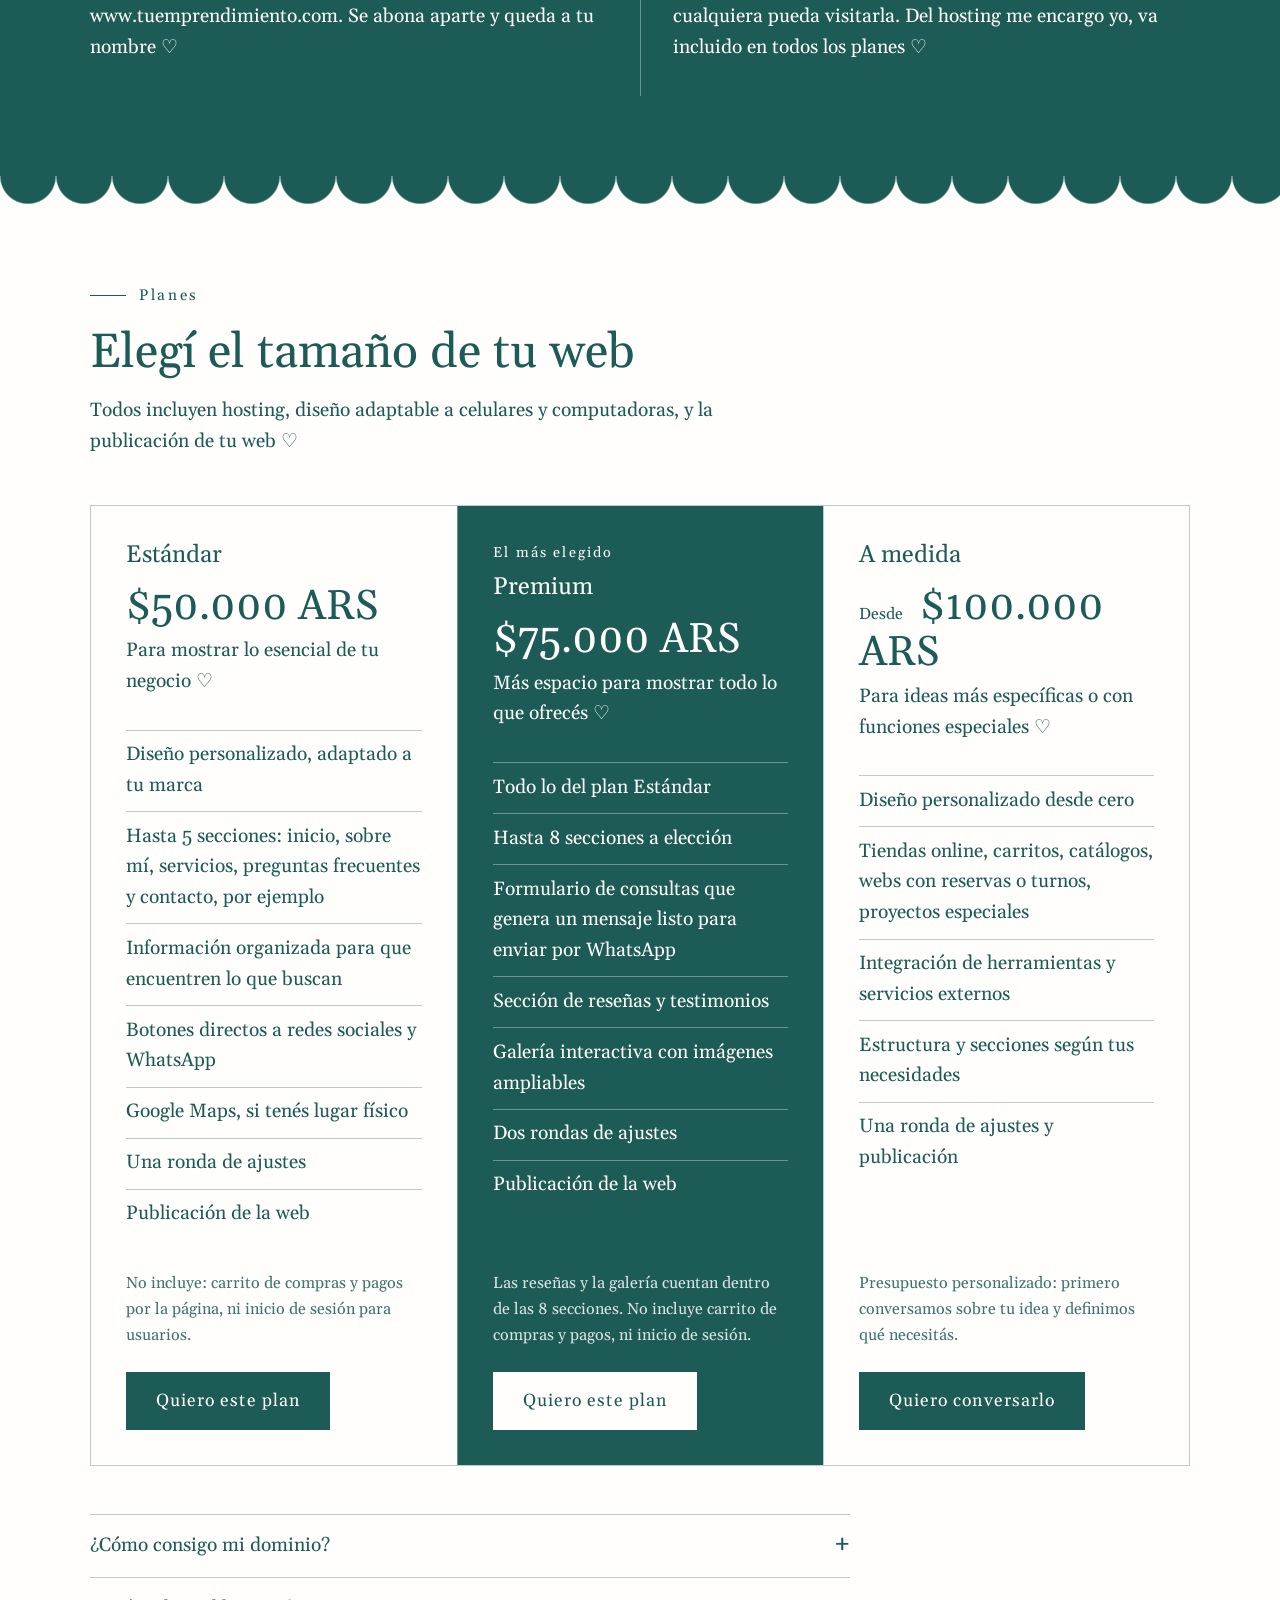
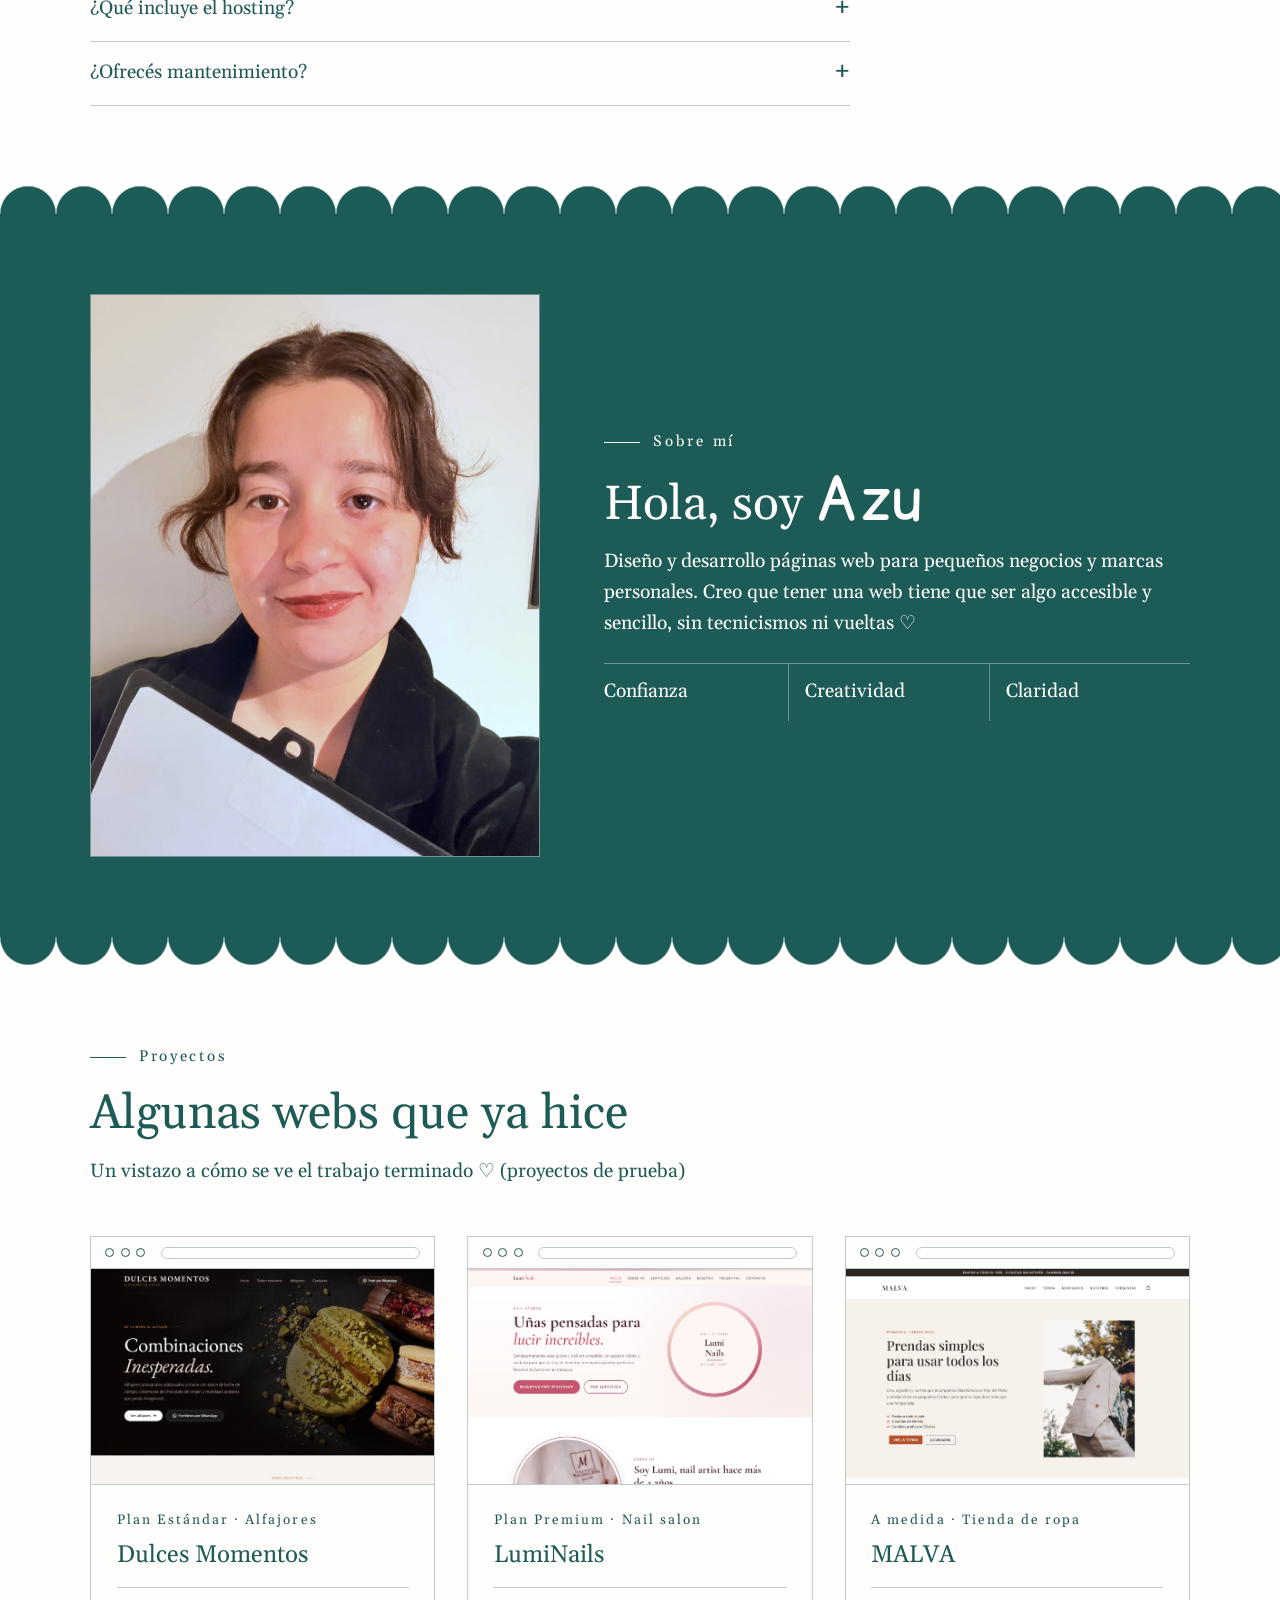
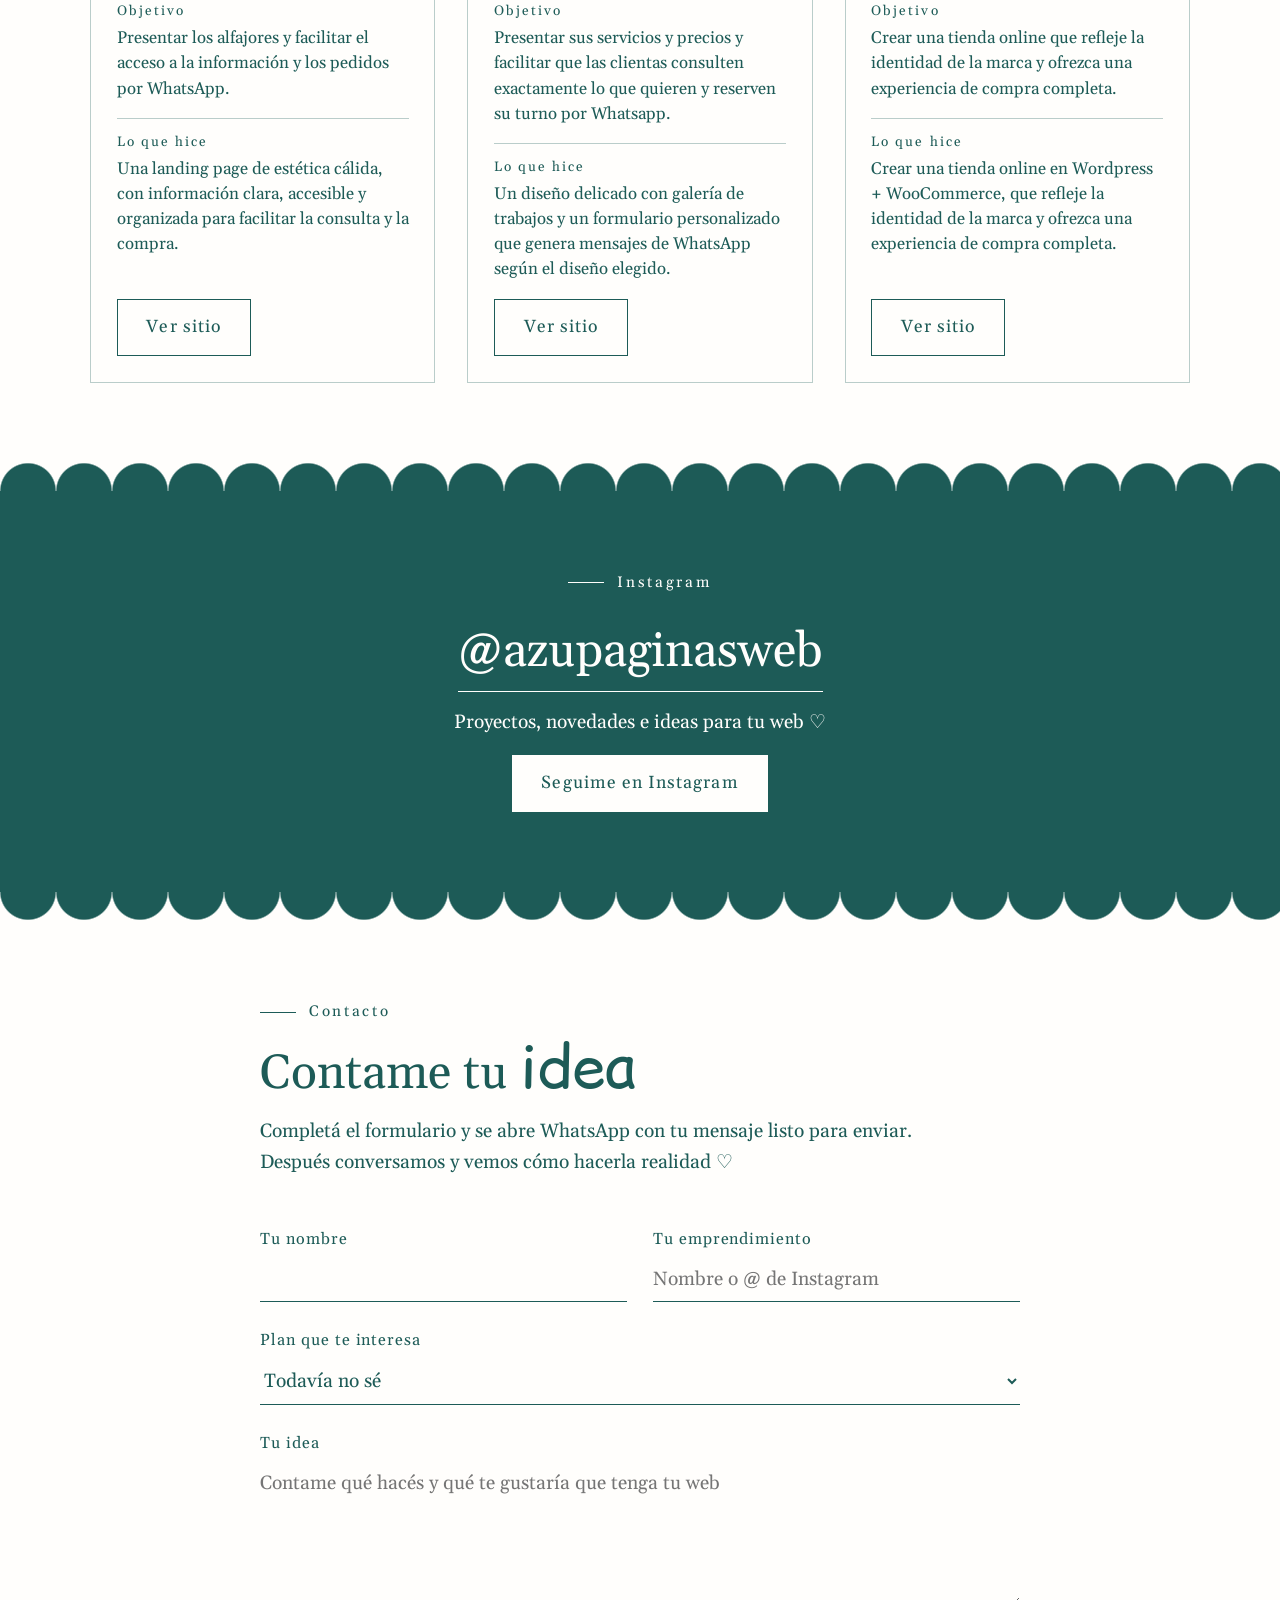
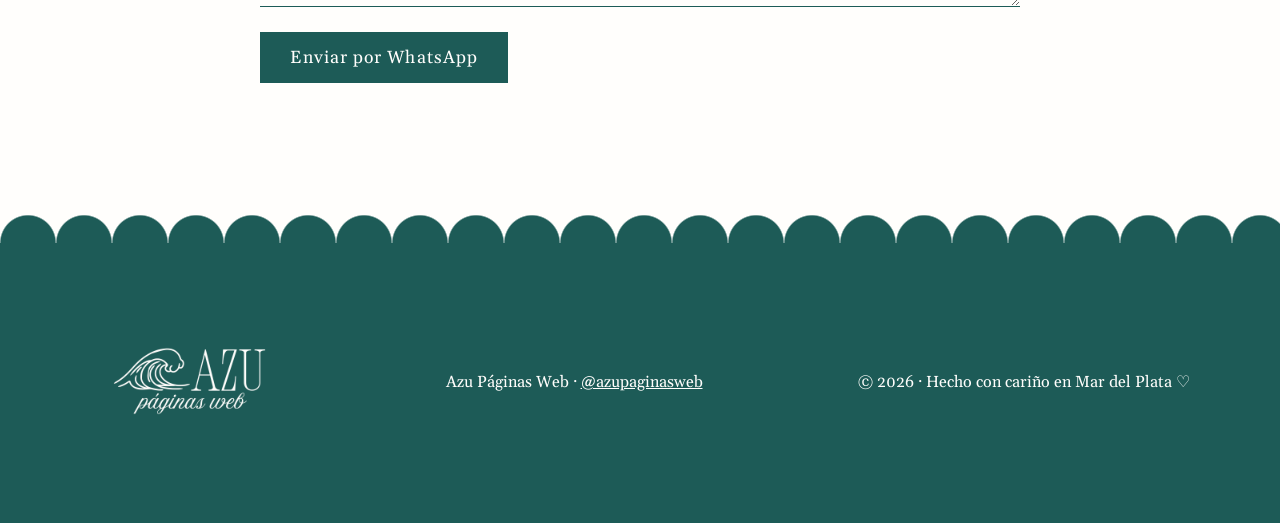
==== commit 66426de2: "proyectps de prueba" ====
--- a/index.html
+++ b/index.html
@@ -201,7 +201,7 @@
                 <header class="section__head reveal">
                     <p class="eyebrow">Proyectos</p>
                     <h2>Algunas webs que ya hice</h2>
-                    <p>Un vistazo a cómo se ve el trabajo terminado ♡</p>
+                    <p>Un vistazo a cómo se ve el trabajo terminado ♡ (proyectos de prueba)</p>
                 </header>
                 <div class="projects reveal">
                     <article class="project">
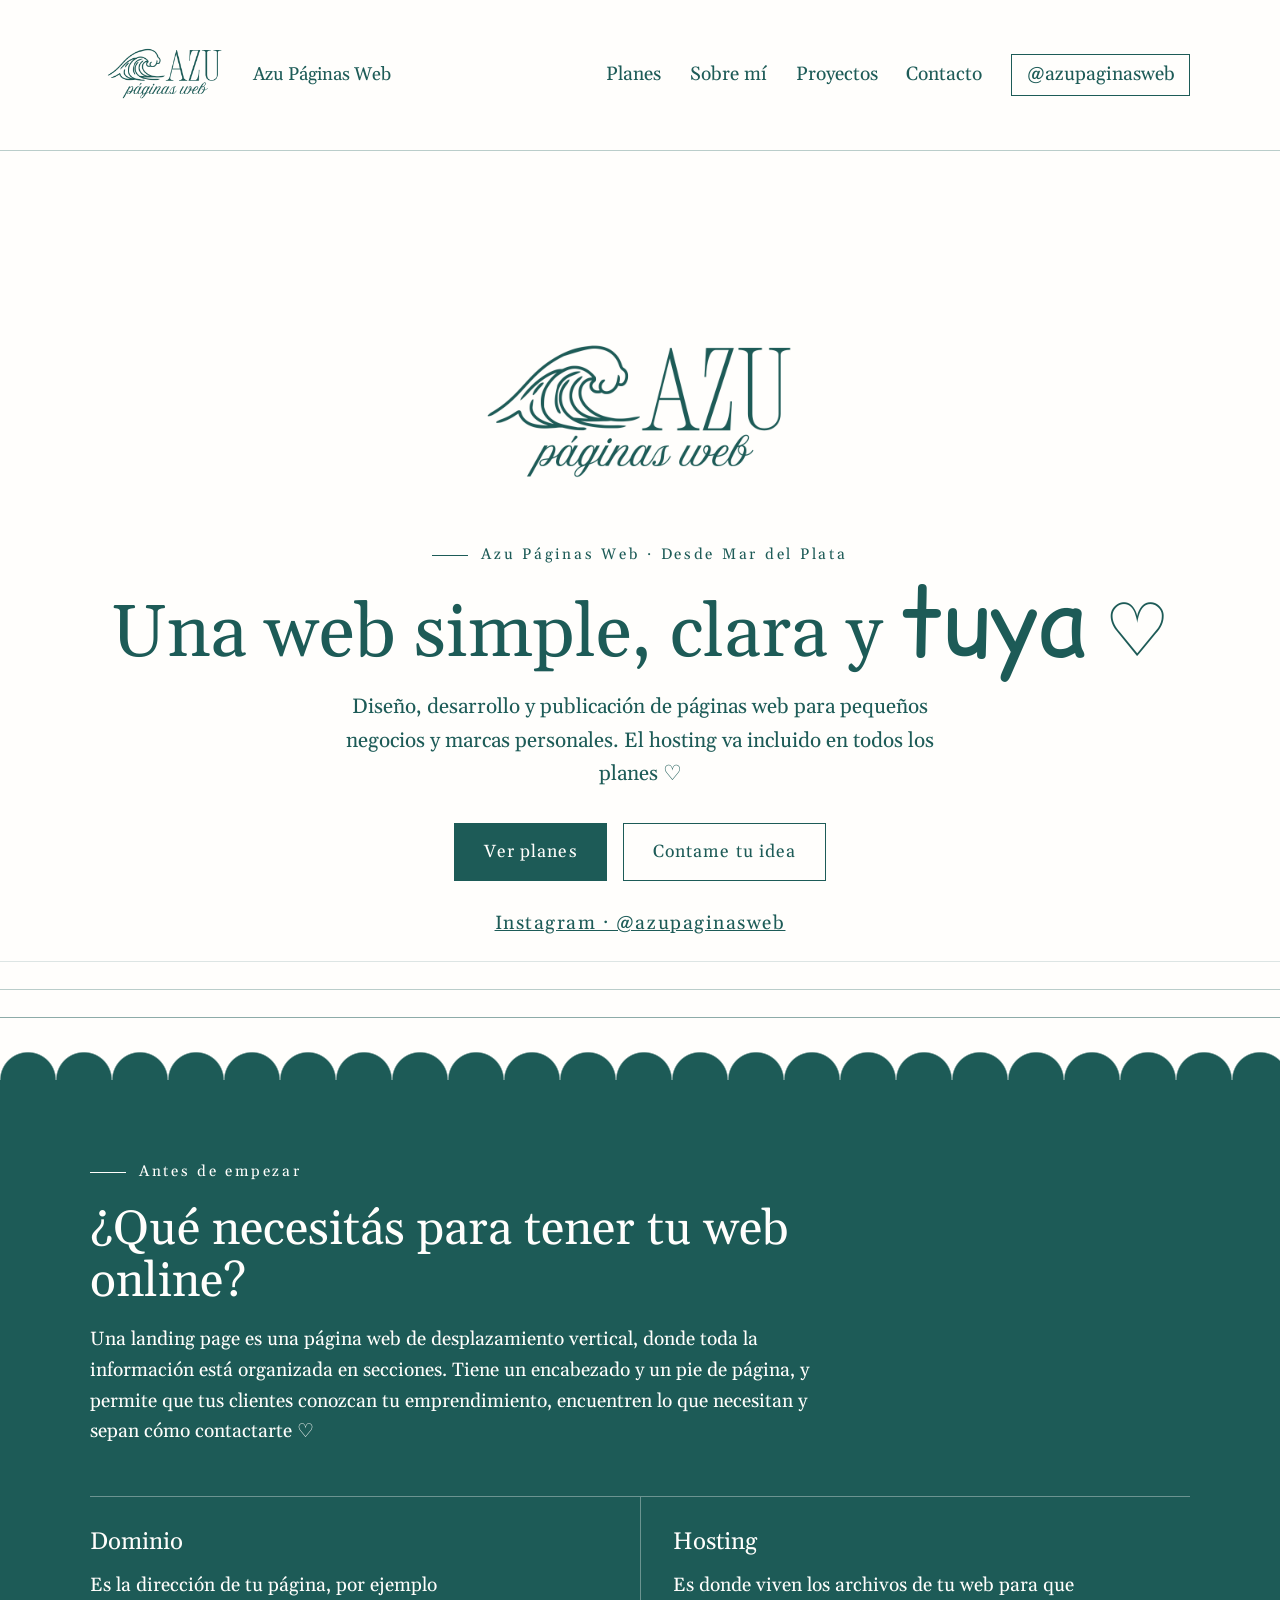
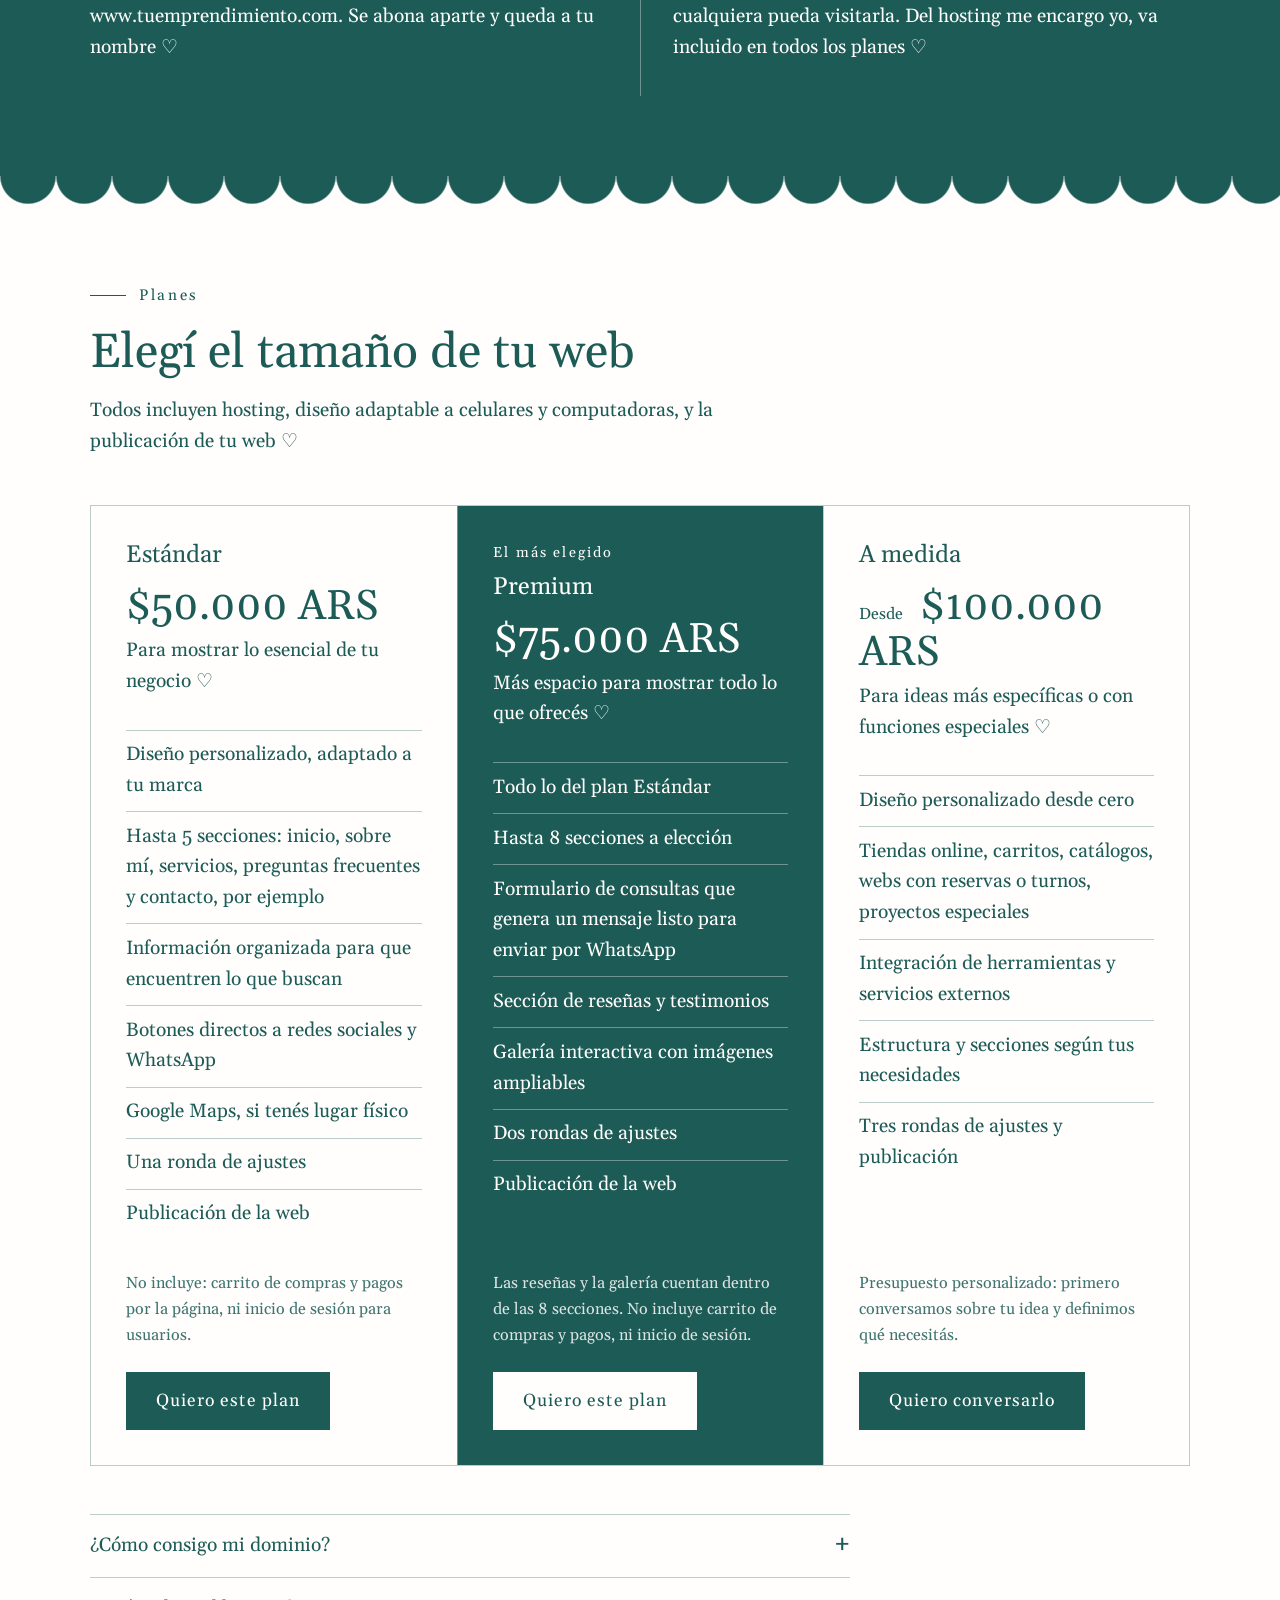
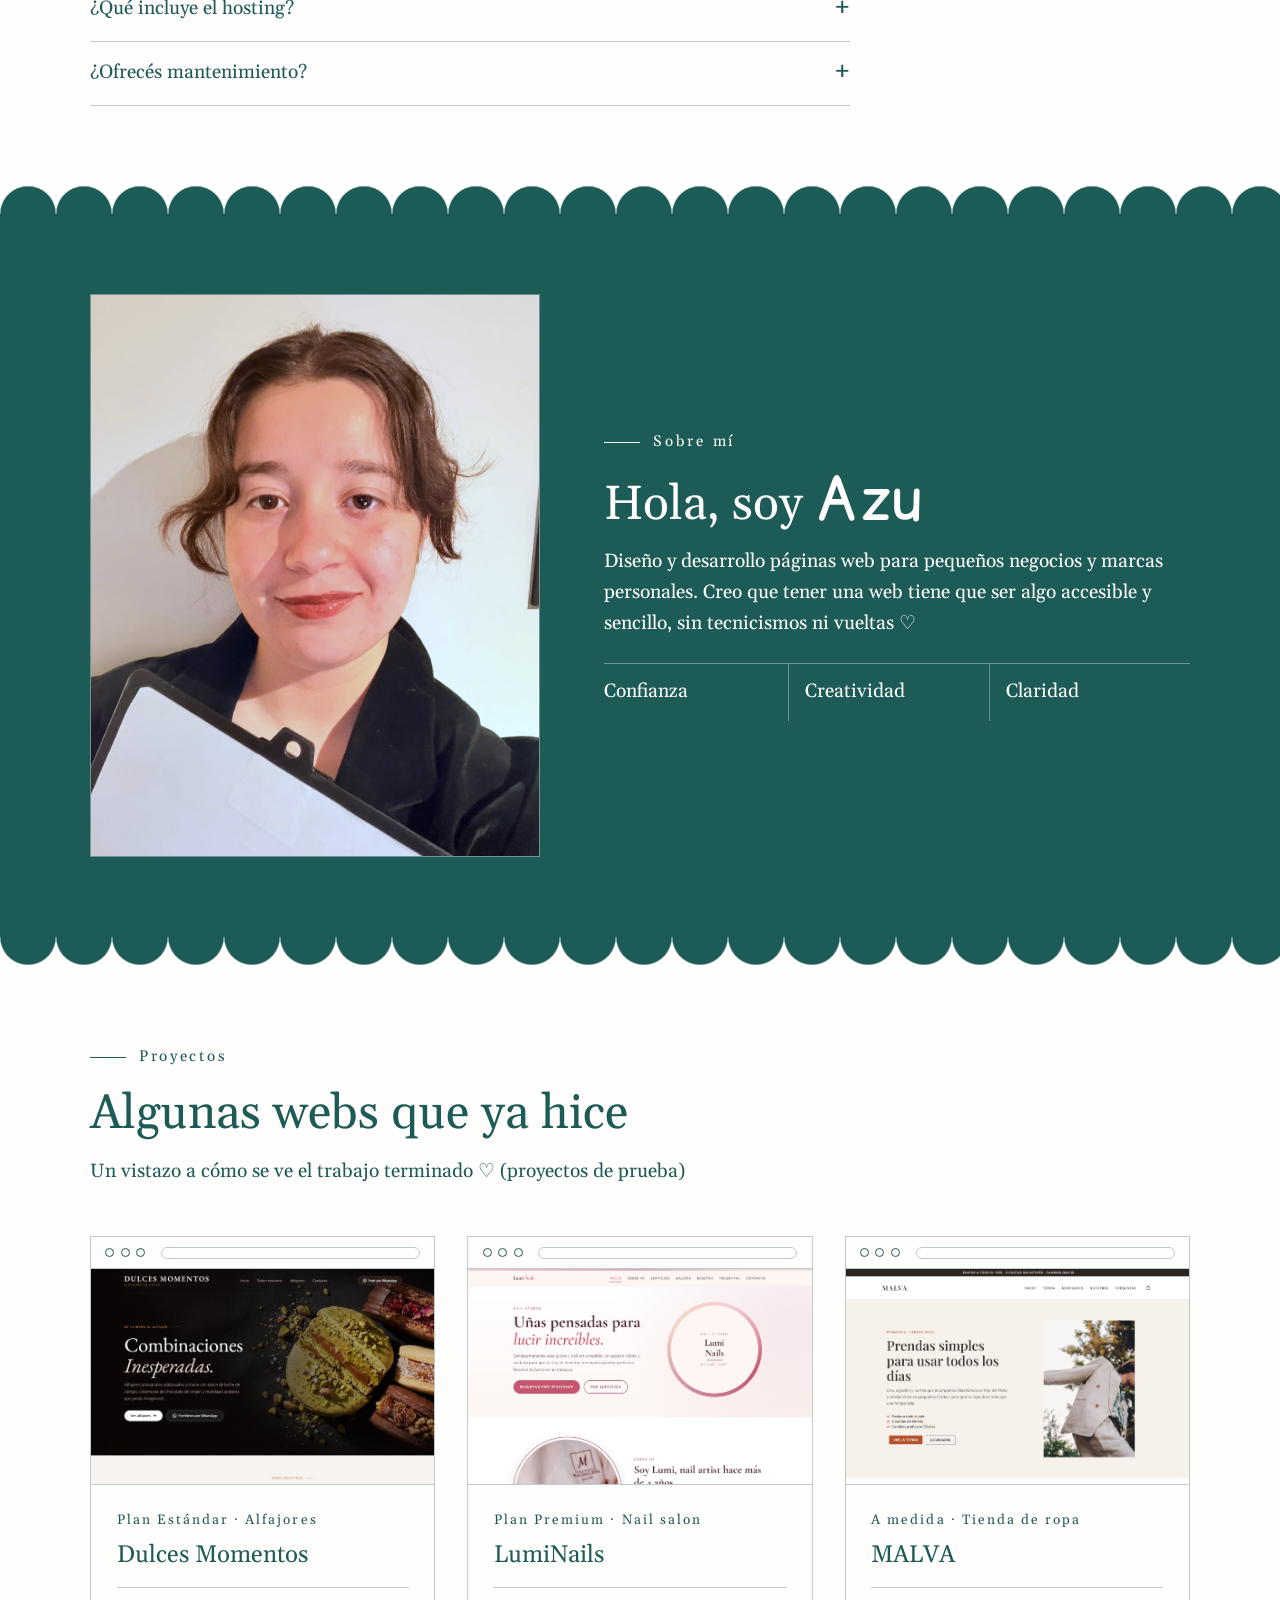
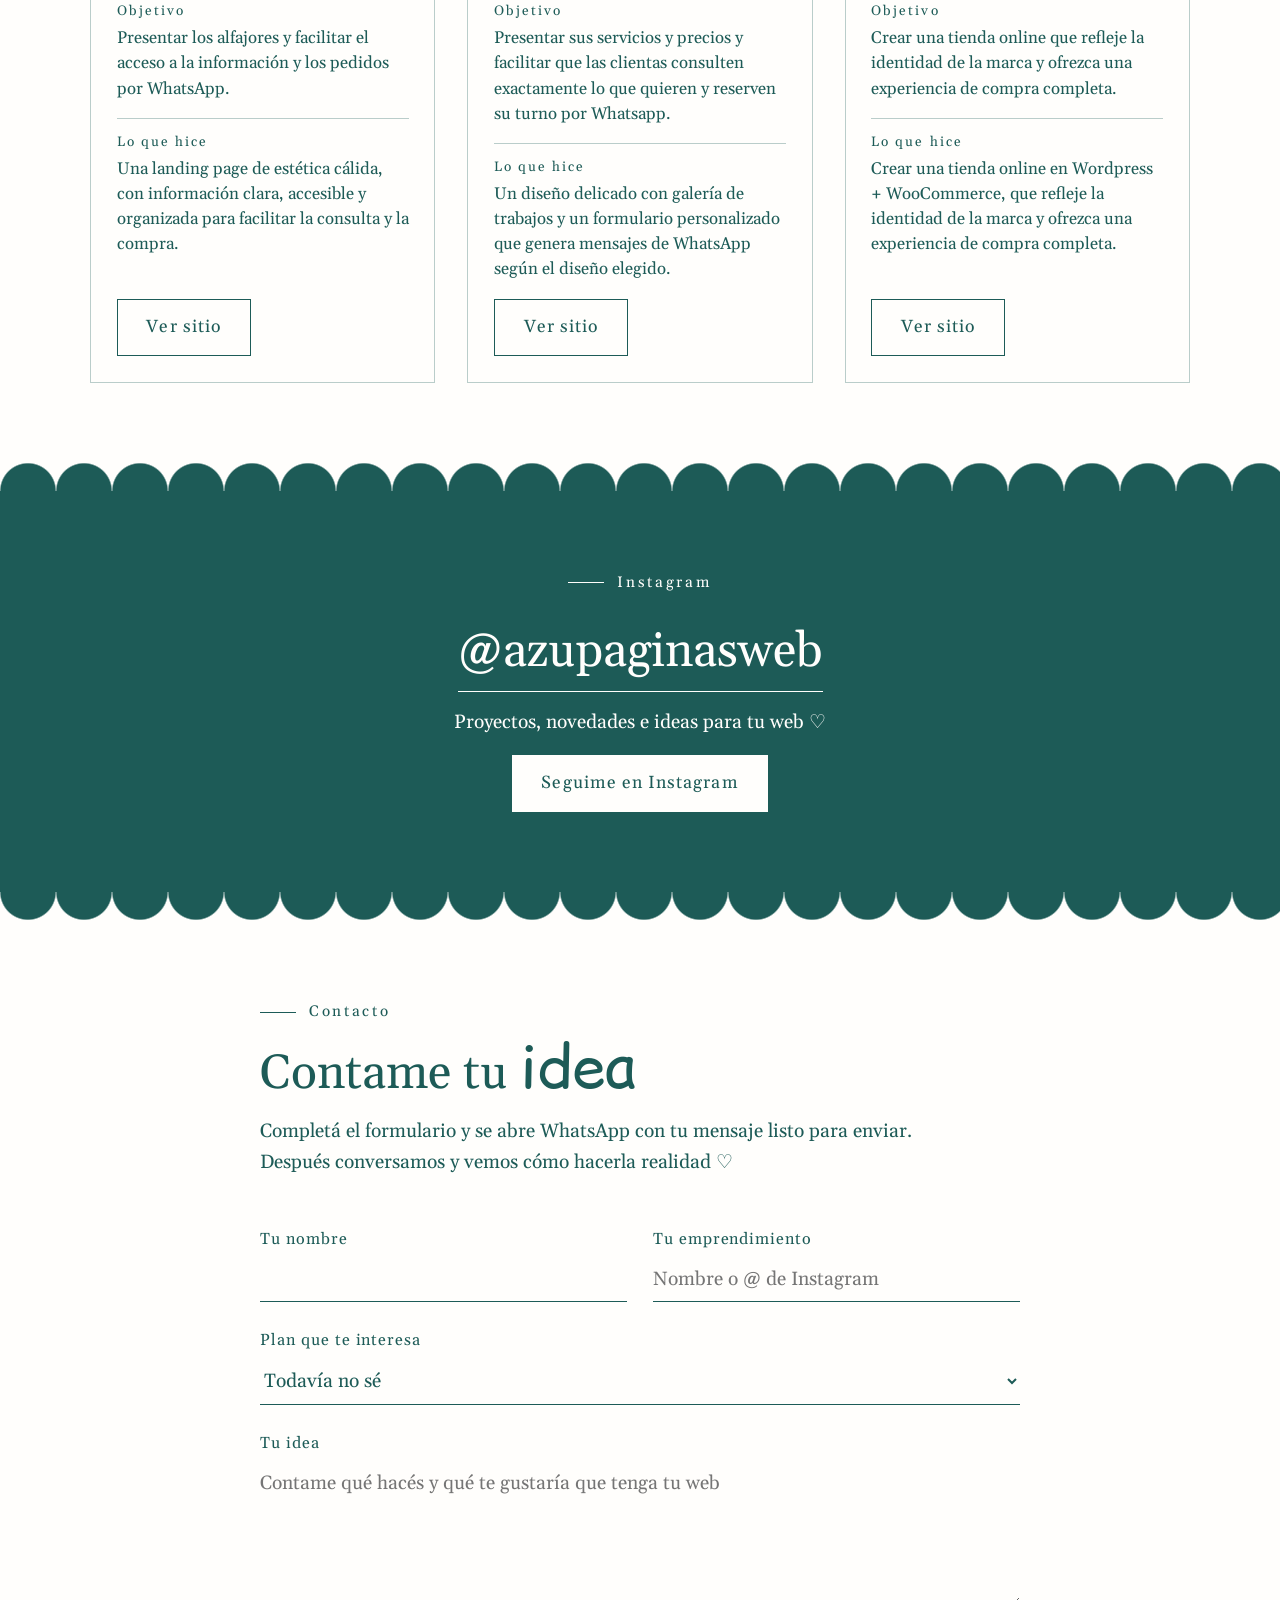
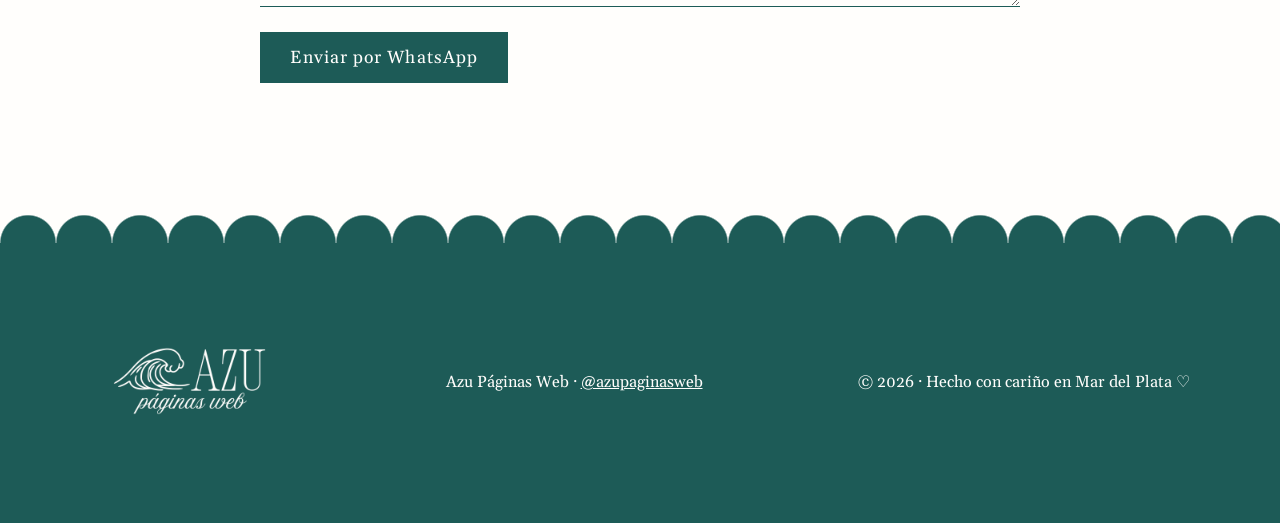
==== commit b1a368ad: "tres rondas no una boba" ====
--- a/index.html
+++ b/index.html
@@ -8,6 +8,7 @@
     <meta name="description"
         content="Diseño, desarrollo y publicación de páginas web para pequeños negocios y marcas personales. Hosting incluido en todos los planes.">
     <link rel="stylesheet" href="styles.css">
+    <link rel="icon" type="image/png" href="assets/favicon.ico">
     <script>document.documentElement.classList.add('js');</script>
 </head>
 
@@ -142,7 +143,7 @@
                             </li>
                             <li>Integración de herramientas y servicios externos</li>
                             <li>Estructura y secciones según tus necesidades</li>
-                            <li>Una ronda de ajustes y publicación</li>
+                            <li>Tres rondas de ajustes y publicación</li>
                         </ul>
                         <p class="plan__no">Presupuesto personalizado: primero conversamos sobre tu idea y definimos qué
                             necesitás.</p>
@@ -251,7 +252,8 @@
                             <h3>MALVA</h3>
                             <p class="project__info"><strong>Objetivo</strong>Crear una tienda online que refleje la
                                 identidad de la marca y ofrezca una experiencia de compra completa.</p>
-                            <p class="project__info"><strong>Lo que hice</strong>Crear una tienda online en Wordpress + WooCommerce, que refleje la
+                            <p class="project__info"><strong>Lo que hice</strong>Crear una tienda online en Wordpress +
+                                WooCommerce, que refleje la
                                 identidad de la marca y ofrezca una experiencia de compra completa.</p>
                             <a class="btn btn--ghost" href="https://mistyrose-capybara-954336.hostingersite.com/"
                                 target="_blank" rel="noopener">Ver sitio</a>
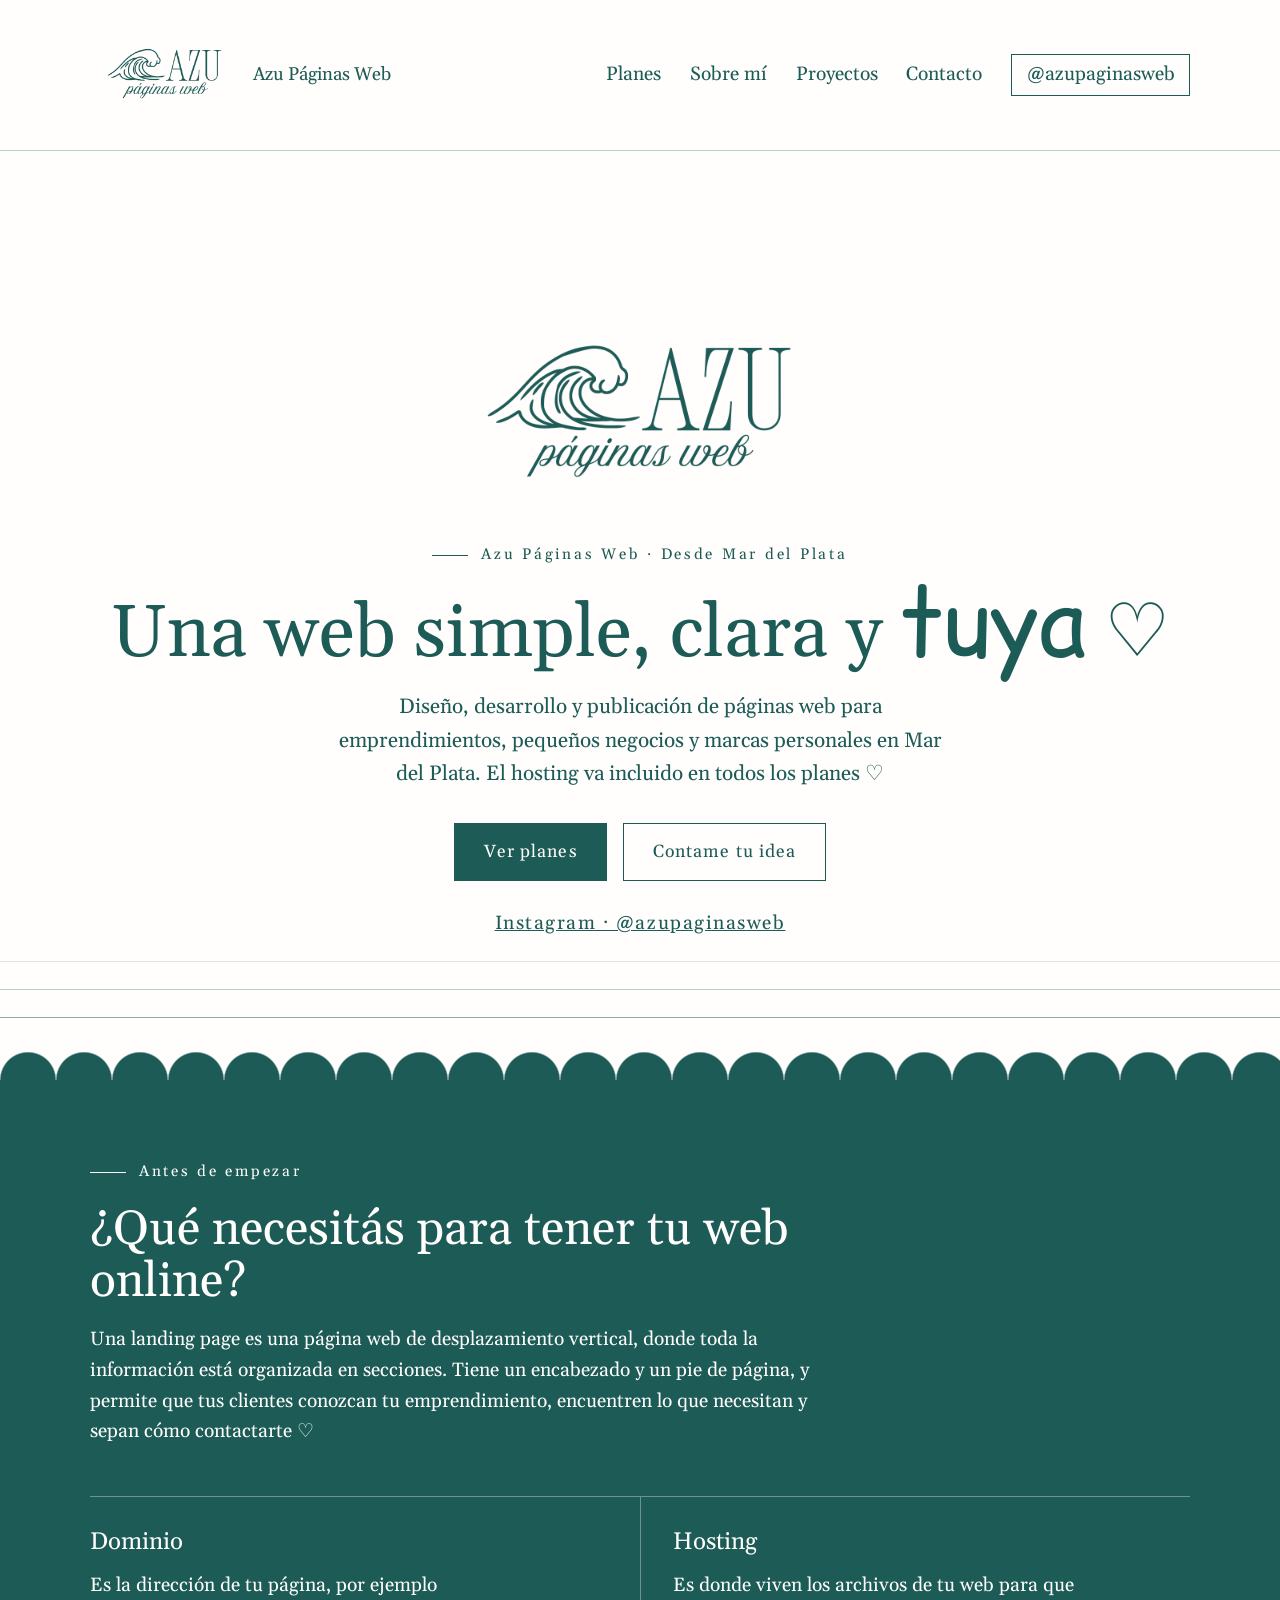
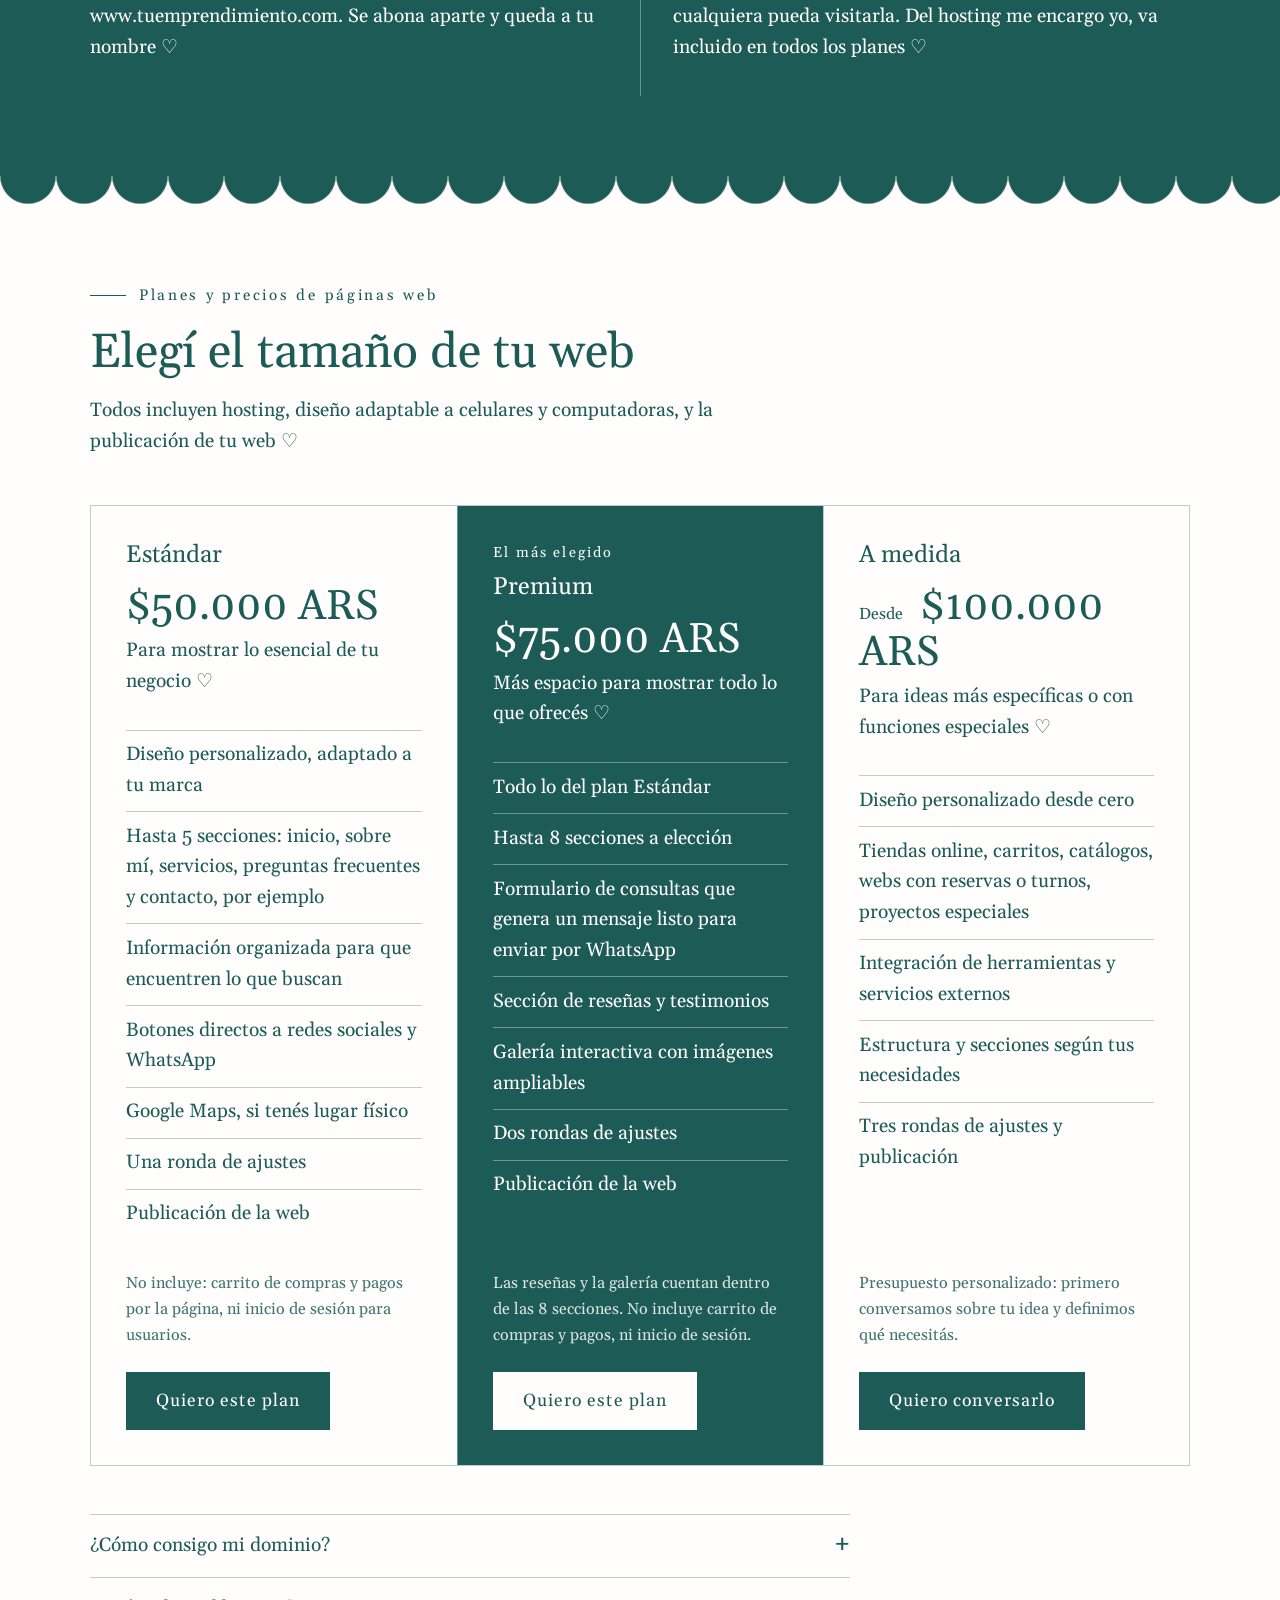
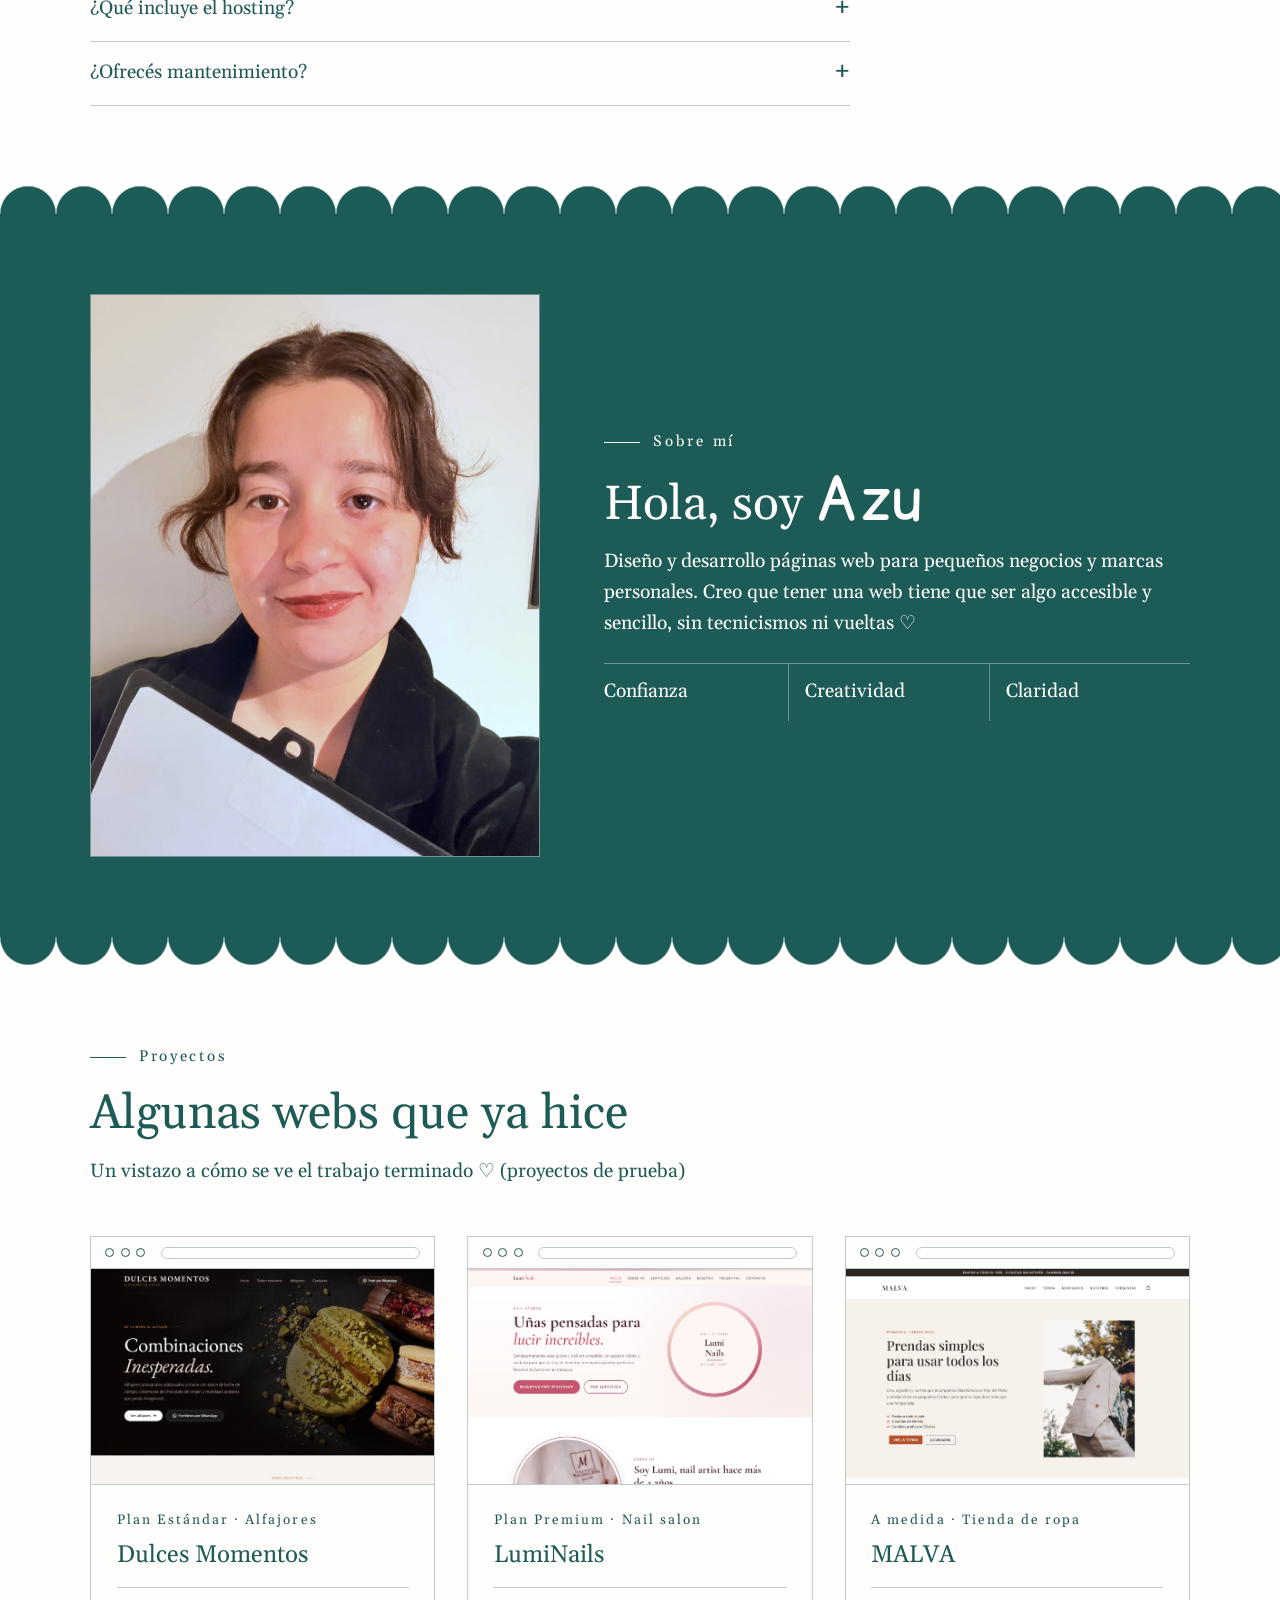
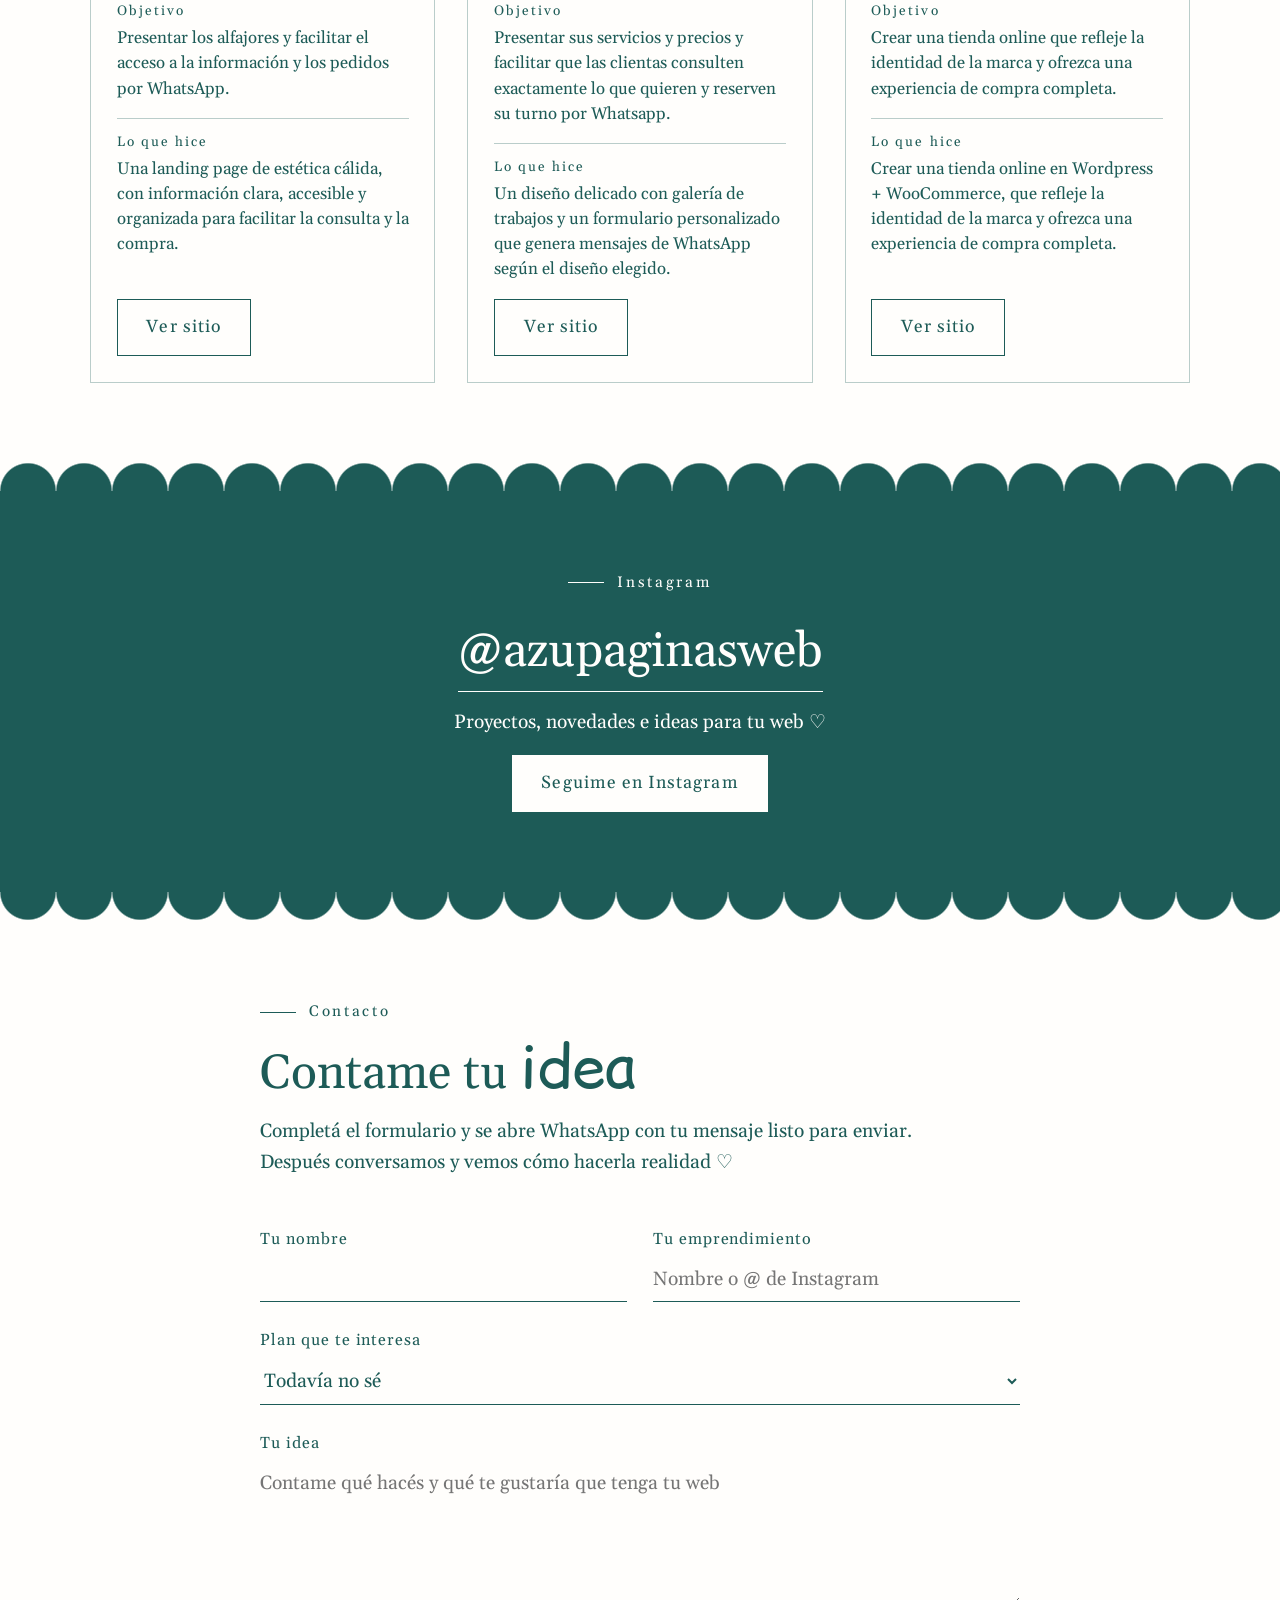
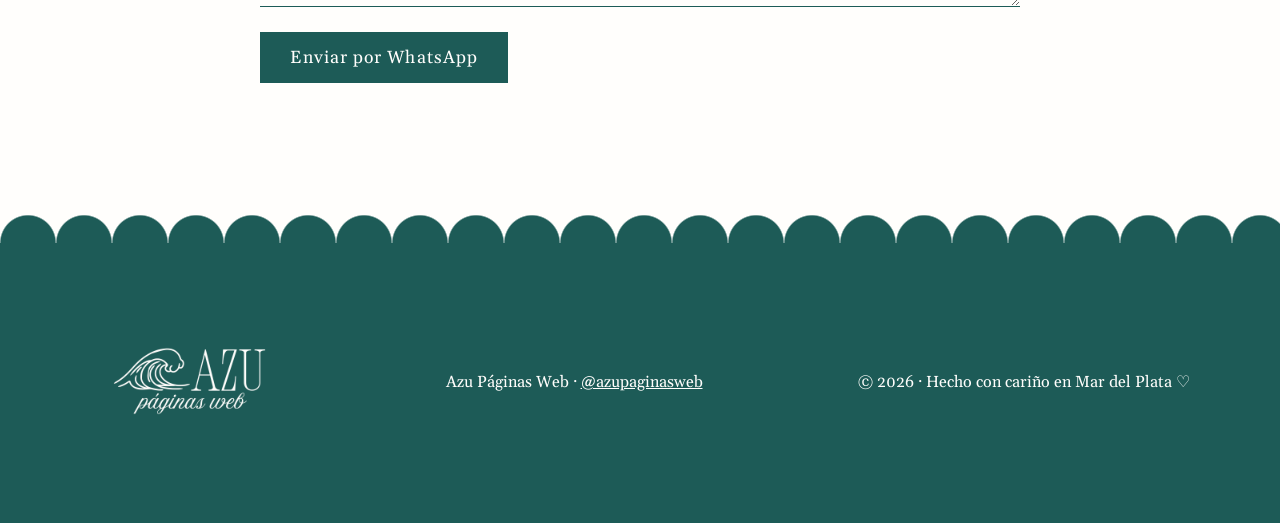
==== commit fa8370fd: "SEO on-page y técnico: metadatos, JSON-LD, robots y sitemap - Título y descripción con foco local (M" ====
--- a/index.html
+++ b/index.html
@@ -4,12 +4,107 @@
 <head>
     <meta charset="UTF-8">
     <meta name="viewport" content="width=device-width, initial-scale=1">
-    <title>Azu Páginas Web | Páginas web para emprendimientos</title>
+    <title>Diseño de páginas web en Mar del Plata | Azu Páginas Web</title>
     <meta name="description"
-        content="Diseño, desarrollo y publicación de páginas web para pequeños negocios y marcas personales. Hosting incluido en todos los planes.">
+        content="Diseño y desarrollo de páginas web para emprendimientos y pequeños negocios en Mar del Plata. Hosting incluido en todos los planes. Pedí tu presupuesto.">
+    <meta name="robots" content="index, follow, max-image-preview:large">
+    <link rel="canonical" href="https://azupaginasweb.com/">
+    <meta property="og:type" content="website">
+    <meta property="og:site_name" content="Azu Páginas Web">
+    <meta property="og:locale" content="es_AR">
+    <meta property="og:url" content="https://azupaginasweb.com/">
+    <meta property="og:title" content="Diseño de páginas web en Mar del Plata | Azu Páginas Web">
+    <meta property="og:description" content="Diseño y desarrollo de páginas web para emprendimientos y pequeños negocios en Mar del Plata. Hosting incluido en todos los planes.">
+    <meta property="og:image" content="https://azupaginasweb.com/assets/og-image.png">
+    <meta property="og:image:width" content="1200">
+    <meta property="og:image:height" content="630">
+    <meta property="og:image:alt" content="Azu Páginas Web ♡ una web simple, clara y tuya">
+    <meta name="twitter:card" content="summary_large_image">
+    <meta name="twitter:image" content="https://azupaginasweb.com/assets/og-image.png">
     <link rel="stylesheet" href="styles.css">
-    <link rel="icon" type="image/png" href="assets/favicon.ico">
+    <link rel="icon" type="image/x-icon" href="assets/favicon.ico">
     <script>document.documentElement.classList.add('js');</script>
+    <script type="application/ld+json">
+    {
+        "@context": "https://schema.org",
+        "@graph": [
+            {
+                "@type": "WebSite",
+                "@id": "https://azupaginasweb.com/#website",
+                "url": "https://azupaginasweb.com/",
+                "name": "Azu Páginas Web",
+                "inLanguage": "es-AR"
+            },
+            {
+                "@type": "ProfessionalService",
+                "@id": "https://azupaginasweb.com/#negocio",
+                "name": "Azu Páginas Web",
+                "description": "Diseño, desarrollo y publicación de páginas web para pequeños negocios y marcas personales. Hosting incluido en todos los planes.",
+                "url": "https://azupaginasweb.com/",
+                "image": "https://azupaginasweb.com/assets/og-image.png",
+                "logo": "https://azupaginasweb.com/assets/logo_cyan.png",
+                "areaServed": { "@type": "City", "name": "Mar del Plata" },
+                "address": {
+                    "@type": "PostalAddress",
+                    "addressLocality": "Mar del Plata",
+                    "addressRegion": "Buenos Aires",
+                    "addressCountry": "AR"
+                },
+                "sameAs": ["https://instagram.com/azupaginasweb"],
+                "priceRange": "$50.000 - $100.000+ ARS",
+                "makesOffer": [
+                    {
+                        "@type": "Offer",
+                        "name": "Plan Estándar",
+                        "price": "50000",
+                        "priceCurrency": "ARS"
+                    },
+                    {
+                        "@type": "Offer",
+                        "name": "Plan Premium",
+                        "price": "75000",
+                        "priceCurrency": "ARS"
+                    },
+                    {
+                        "@type": "Offer",
+                        "name": "Plan A medida (desde)",
+                        "price": "100000",
+                        "priceCurrency": "ARS"
+                    }
+                ]
+            },
+            {
+                "@type": "FAQPage",
+                "mainEntity": [
+                    {
+                        "@type": "Question",
+                        "name": "¿Cómo consigo mi dominio?",
+                        "acceptedAnswer": {
+                            "@type": "Answer",
+                            "text": "Te recomiendo dónde comprarlo y te guío durante el proceso. Si preferís, también puedo encargarme de la compra y la configuración: solo tendrías que transferirme el importe del dominio. Queda siempre a tu nombre, para que puedas gestionarlo como quieras."
+                        }
+                    },
+                    {
+                        "@type": "Question",
+                        "name": "¿Qué incluye el hosting?",
+                        "acceptedAnswer": {
+                            "@type": "Answer",
+                            "text": "Tu web estará alojada y bajo mi cuidado mientras mantengas el servicio conmigo. Me encargo del alojamiento y de conservar copias de seguridad para ayudar a mantenerla sana y salva."
+                        }
+                    },
+                    {
+                        "@type": "Question",
+                        "name": "¿Ofrecés mantenimiento?",
+                        "acceptedAnswer": {
+                            "@type": "Answer",
+                            "text": "Sí, si lo necesitás. Podés pedir un cambio puntual por $7.000 ARS, o sumar el mantenimiento mensual por $20.000 ARS: incluye hasta 3 cambios de textos o imágenes por mes, copias de seguridad, aviso antes de que venza tu dominio, revisión de que tu web siga funcionando y soporte por WhatsApp."
+                        }
+                    }
+                ]
+            }
+        ]
+    }
+    </script>
 </head>
 
 <body>
@@ -43,8 +138,8 @@
                 <span class="logo-slot logo-slot--lg" data-logo>Tu logo</span>
                 <p class="eyebrow">Azu Páginas Web · Desde Mar del Plata</p>
                 <h1>Una web simple, clara y <em>tuya</em> ♡</h1>
-                <p class="lead">Diseño, desarrollo y publicación de páginas web para pequeños negocios y marcas
-                    personales. El hosting va incluido en todos los planes ♡</p>
+                <p class="lead">Diseño, desarrollo y publicación de páginas web para emprendimientos, pequeños negocios
+                    y marcas personales en Mar del Plata. El hosting va incluido en todos los planes ♡</p>
                 <div class="hero__cta">
                     <a class="btn" href="#planes">Ver planes</a>
                     <a class="btn btn--ghost" href="#contacto">Contame tu idea</a>
@@ -85,7 +180,7 @@
         <section class="section" id="planes">
             <div class="container">
                 <header class="section__head reveal">
-                    <p class="eyebrow">Planes</p>
+                    <p class="eyebrow">Planes y precios de páginas web</p>
                     <h2>Elegí el tamaño de tu web</h2>
                     <p>Todos incluyen hosting, diseño adaptable a celulares y computadoras, y la publicación de tu web ♡
                     </p>
@@ -208,7 +303,8 @@
                     <article class="project">
                         <div class="browser">
                             <div class="browser__bar" aria-hidden="true"><i></i><i></i><i></i><span></span></div>
-                            <img src="assets/dulcesmomentos.png" alt="Captura de la web de Dulces Momentos">
+                            <img src="assets/dulcesmomentos.png" width="1903" height="945" loading="lazy" decoding="async"
+                                alt="Captura de la página web de Dulces Momentos, una landing page para una marca de alfajores">
                         </div>
                         <div class="project__body">
                             <p class="project__tag">Plan Estándar · Alfajores</p>
@@ -226,7 +322,8 @@
                     <article class="project">
                         <div class="browser">
                             <div class="browser__bar" aria-hidden="true"><i></i><i></i><i></i><span></span></div>
-                            <img src="assets/premiumlumi.png" alt="Captura de la web de LumiNails">
+                            <img src="assets/premiumlumi.png" width="1909" height="951" loading="lazy" decoding="async"
+                                alt="Captura de la página web de LumiNails, un salón de uñas con galería y reservas por WhatsApp">
                         </div>
                         <div class="project__body">
                             <p class="project__tag">Plan Premium · Nail salon</p>
@@ -245,7 +342,8 @@
                     <article class="project">
                         <div class="browser">
                             <div class="browser__bar" aria-hidden="true"><i></i><i></i><i></i><span></span></div>
-                            <img src="assets/malvaamedida.png" alt="Captura de la web de MALVA">
+                            <img src="assets/malvaamedida.png" width="1895" height="944" loading="lazy" decoding="async"
+                                alt="Captura de la tienda online MALVA, hecha en WordPress y WooCommerce">
                         </div>
                         <div class="project__body">
                             <p class="project__tag">A medida · Tienda de ropa</p>
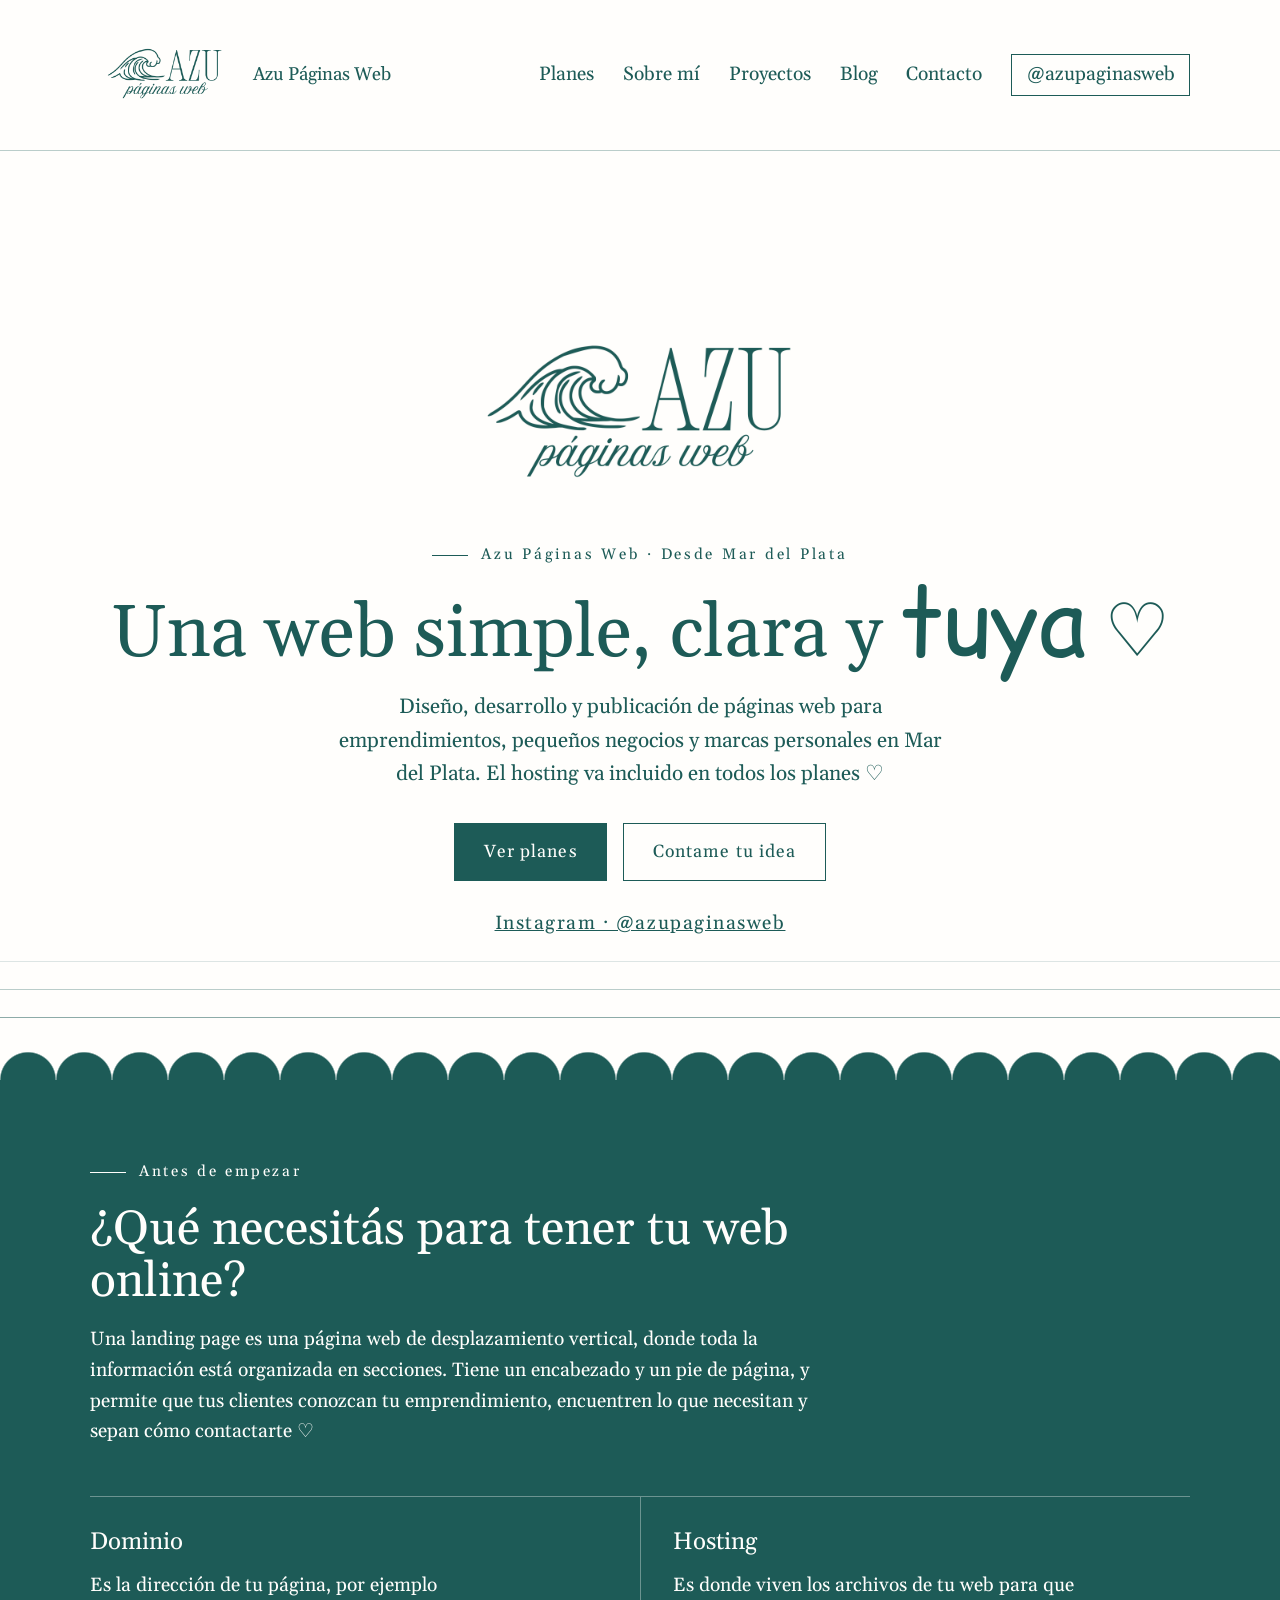
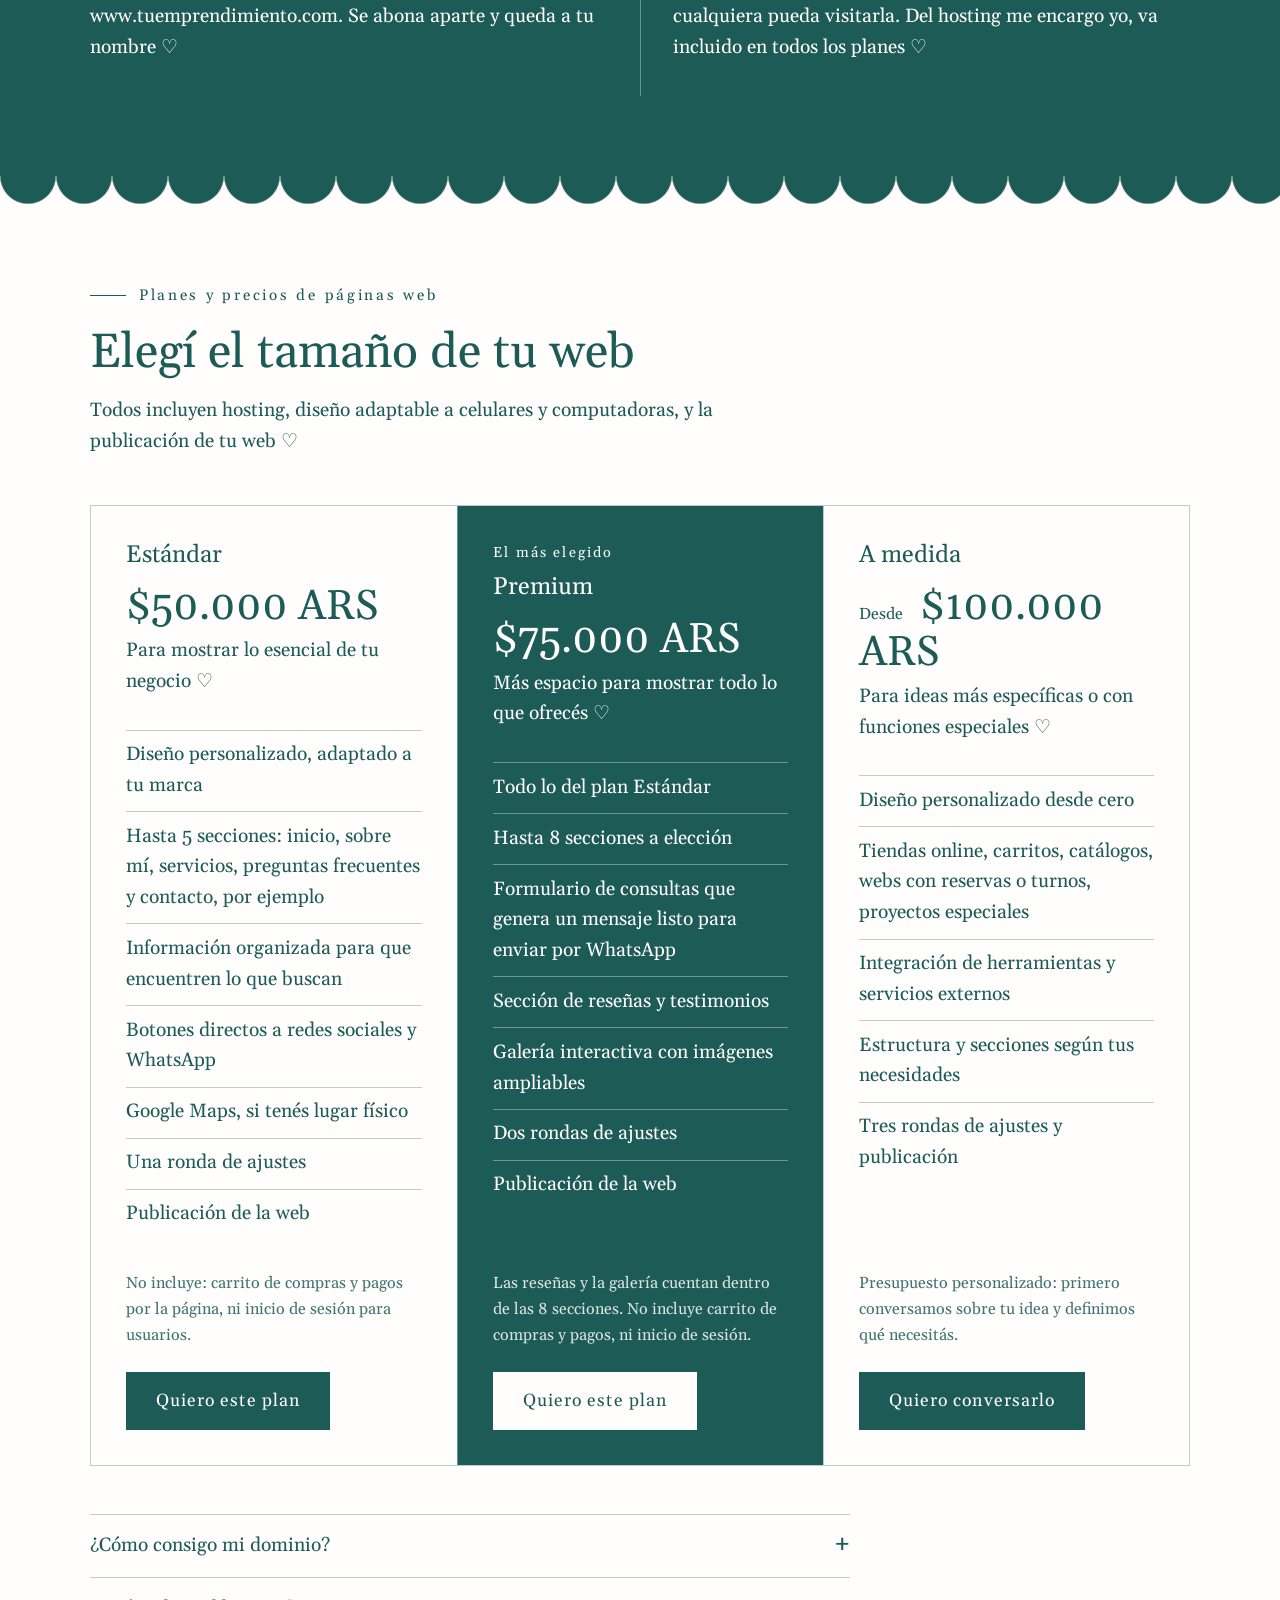
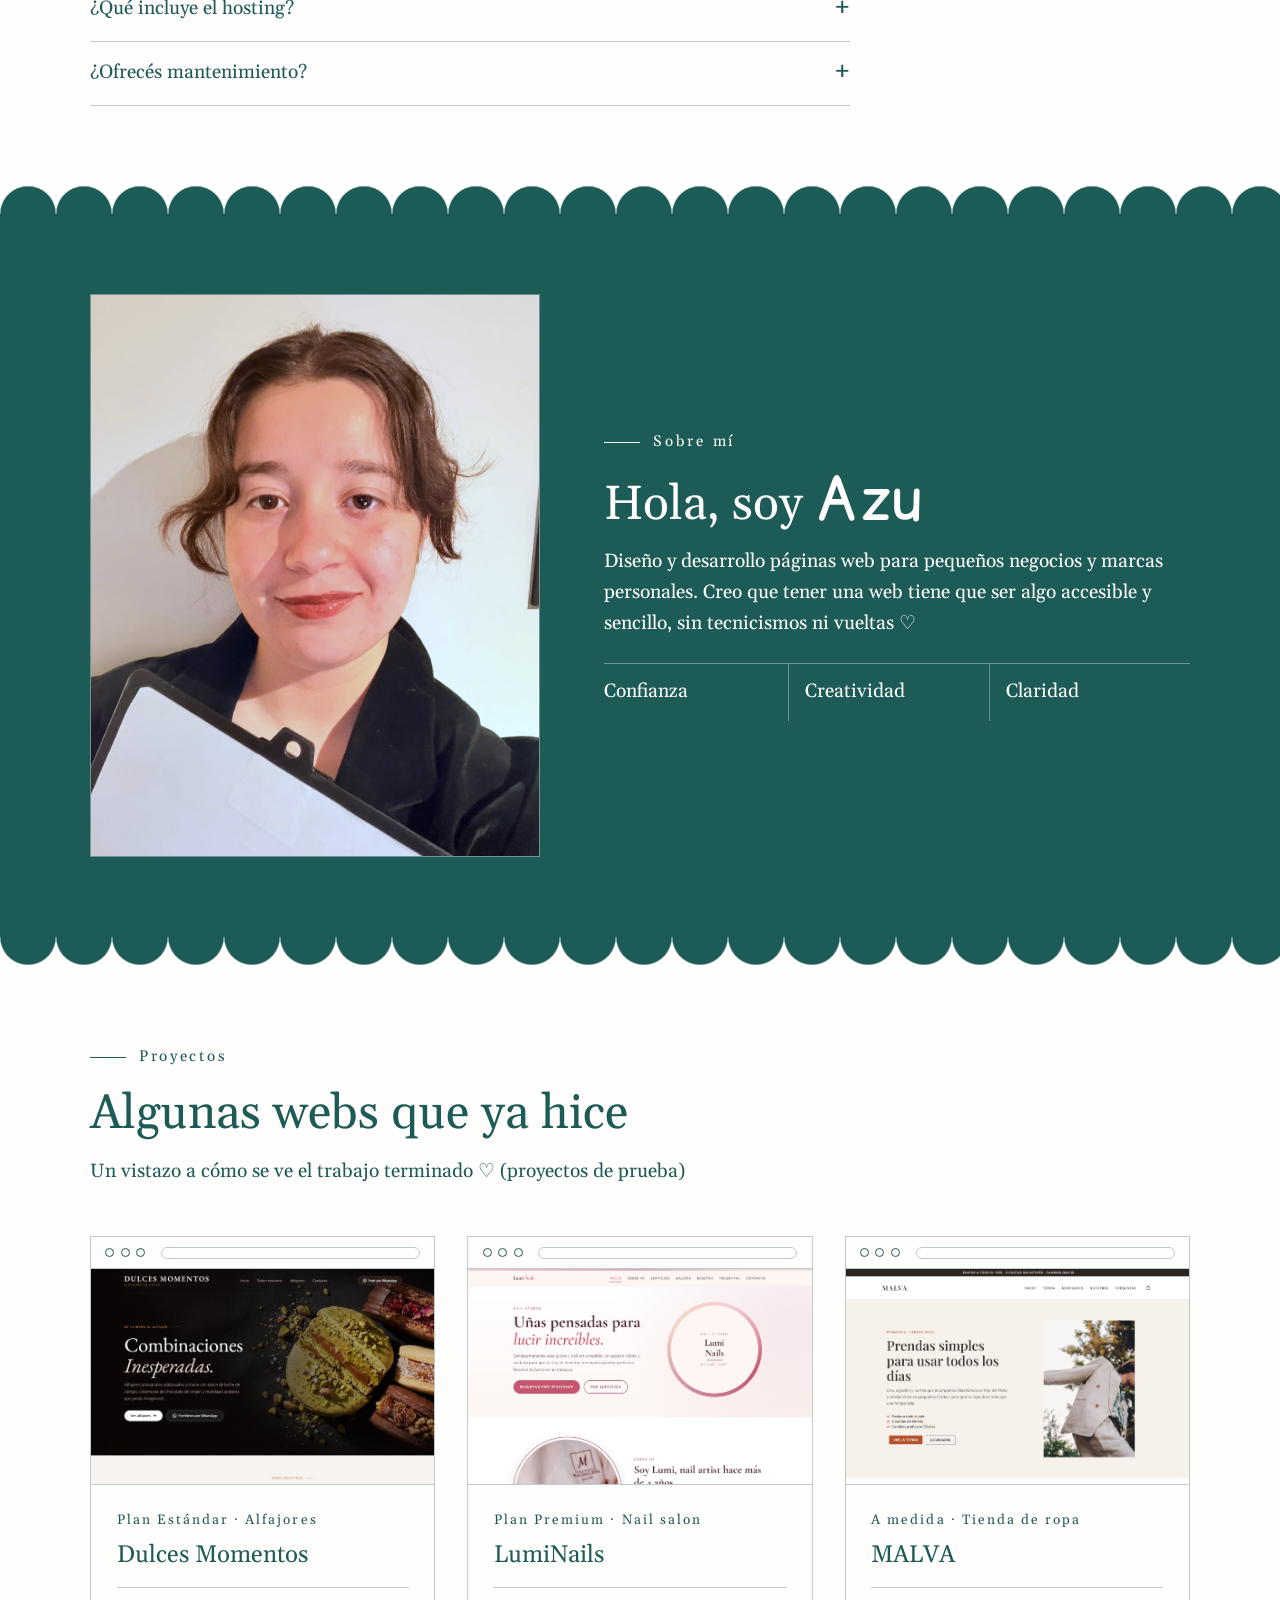
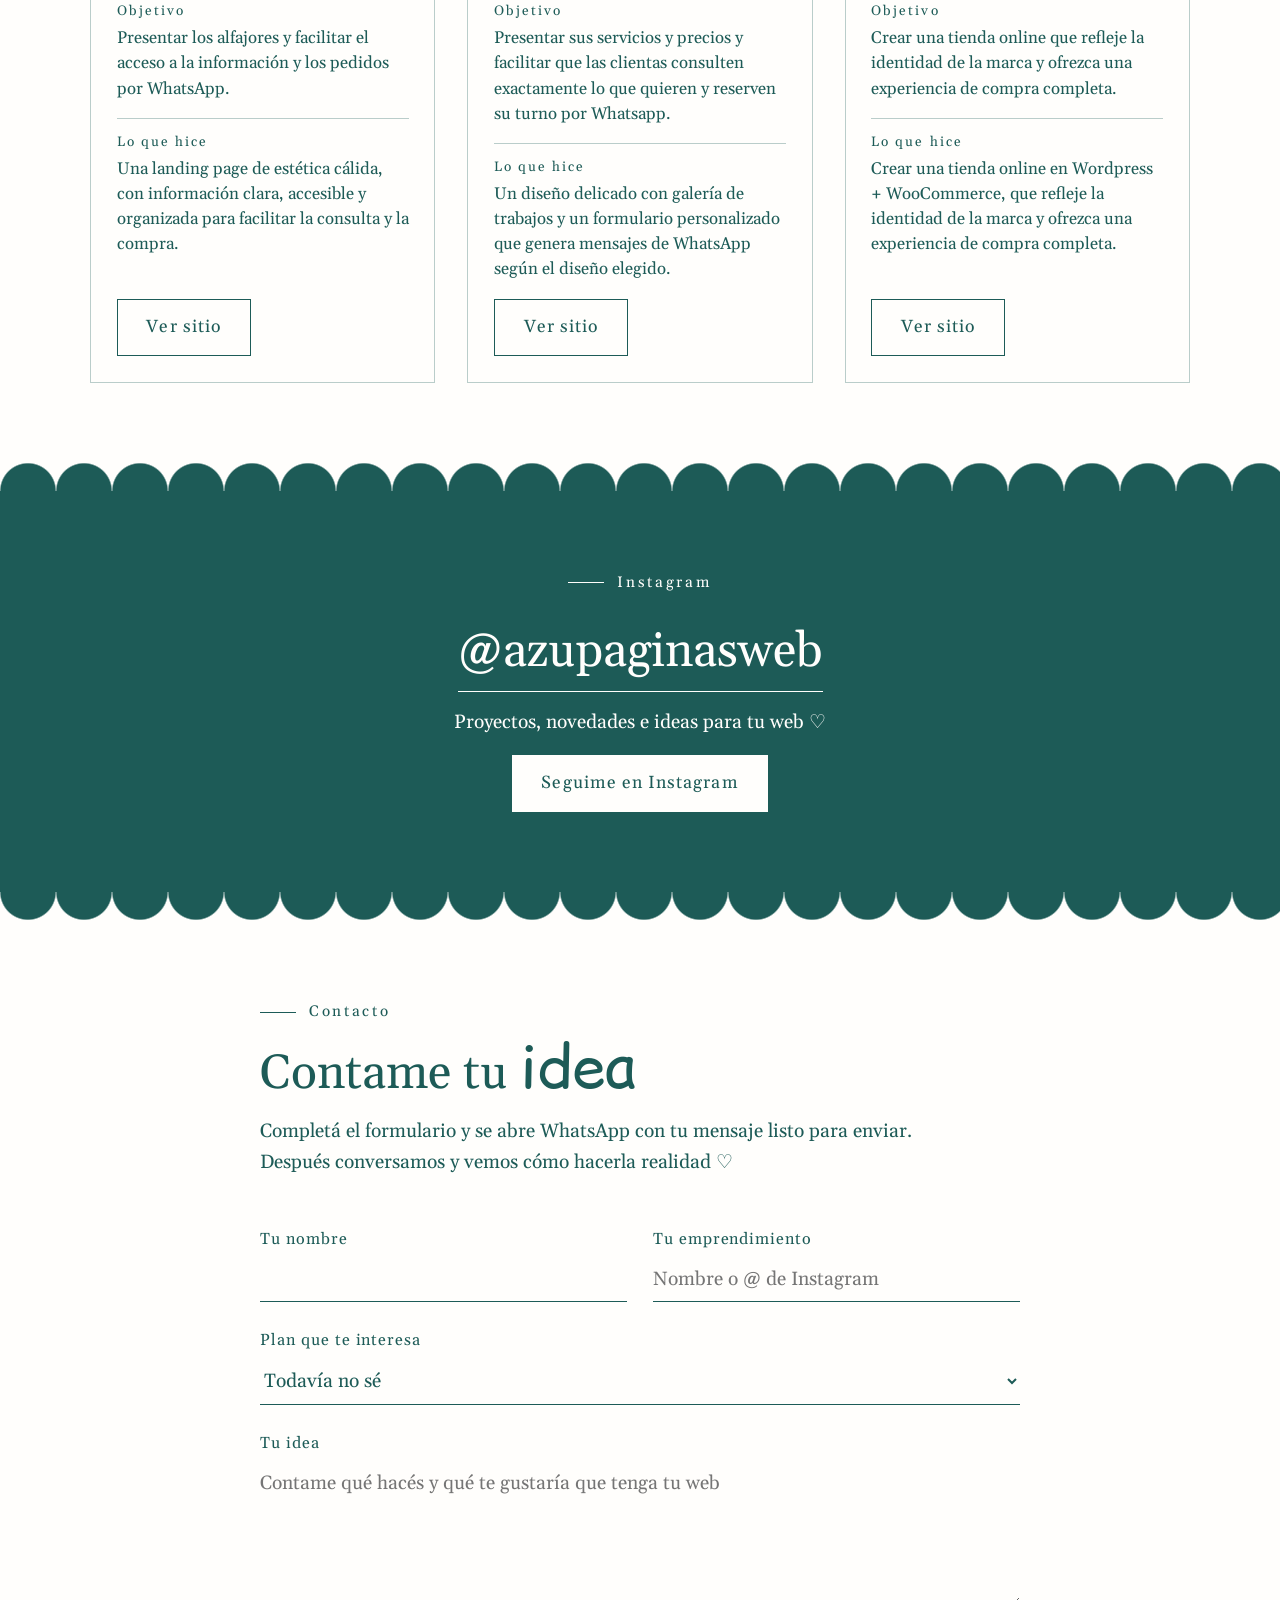
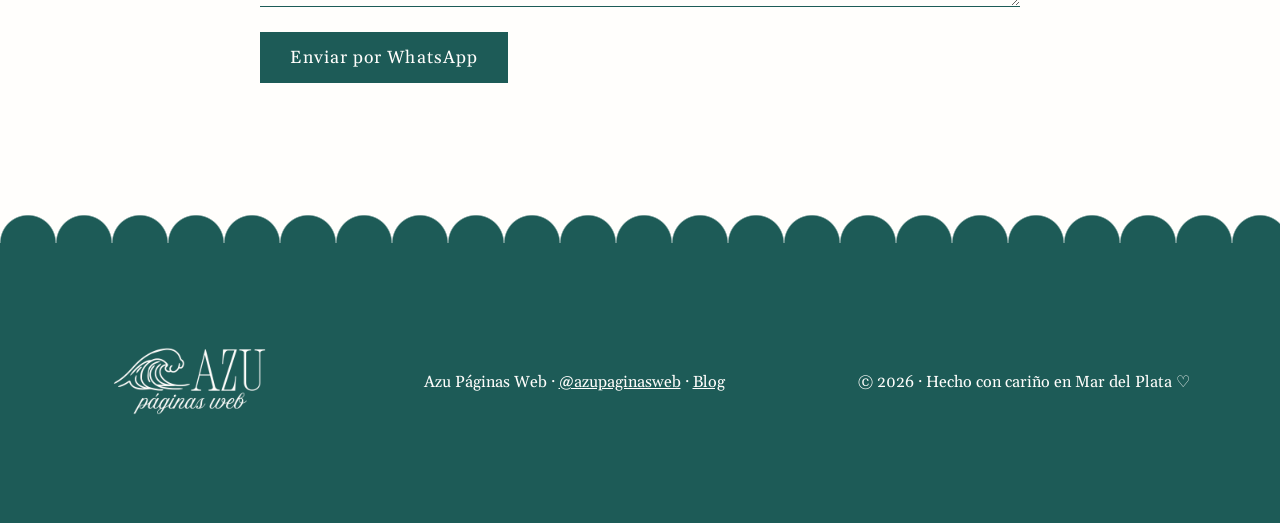
==== commit 061c0f95: "blog" ====
--- a/index.html
+++ b/index.html
@@ -122,6 +122,7 @@
                 <a href="#planes">Planes</a>
                 <a href="#sobre-mi">Sobre mí</a>
                 <a href="#proyectos">Proyectos</a>
+                <a href="blog/">Blog</a>
                 <a href="#contacto">Contacto</a>
                 <a class="nav__ig" href="https://instagram.com/azupaginasweb" target="_blank"
                     rel="noopener">@azupaginasweb</a>
@@ -421,7 +422,7 @@
         <div class="container footer__inner">
             <span class="logo-slot logo-slot--footer" data-logo-light>Logo crema</span>
             <p>Azu Páginas Web · <a href="https://instagram.com/azupaginasweb" target="_blank"
-                    rel="noopener">@azupaginasweb</a></p>
+                    rel="noopener">@azupaginasweb</a> · <a href="blog/">Blog</a></p>
             <p>© <span id="year"></span> · Hecho con cariño en Mar del Plata ♡</p>
         </div>
     </footer>
